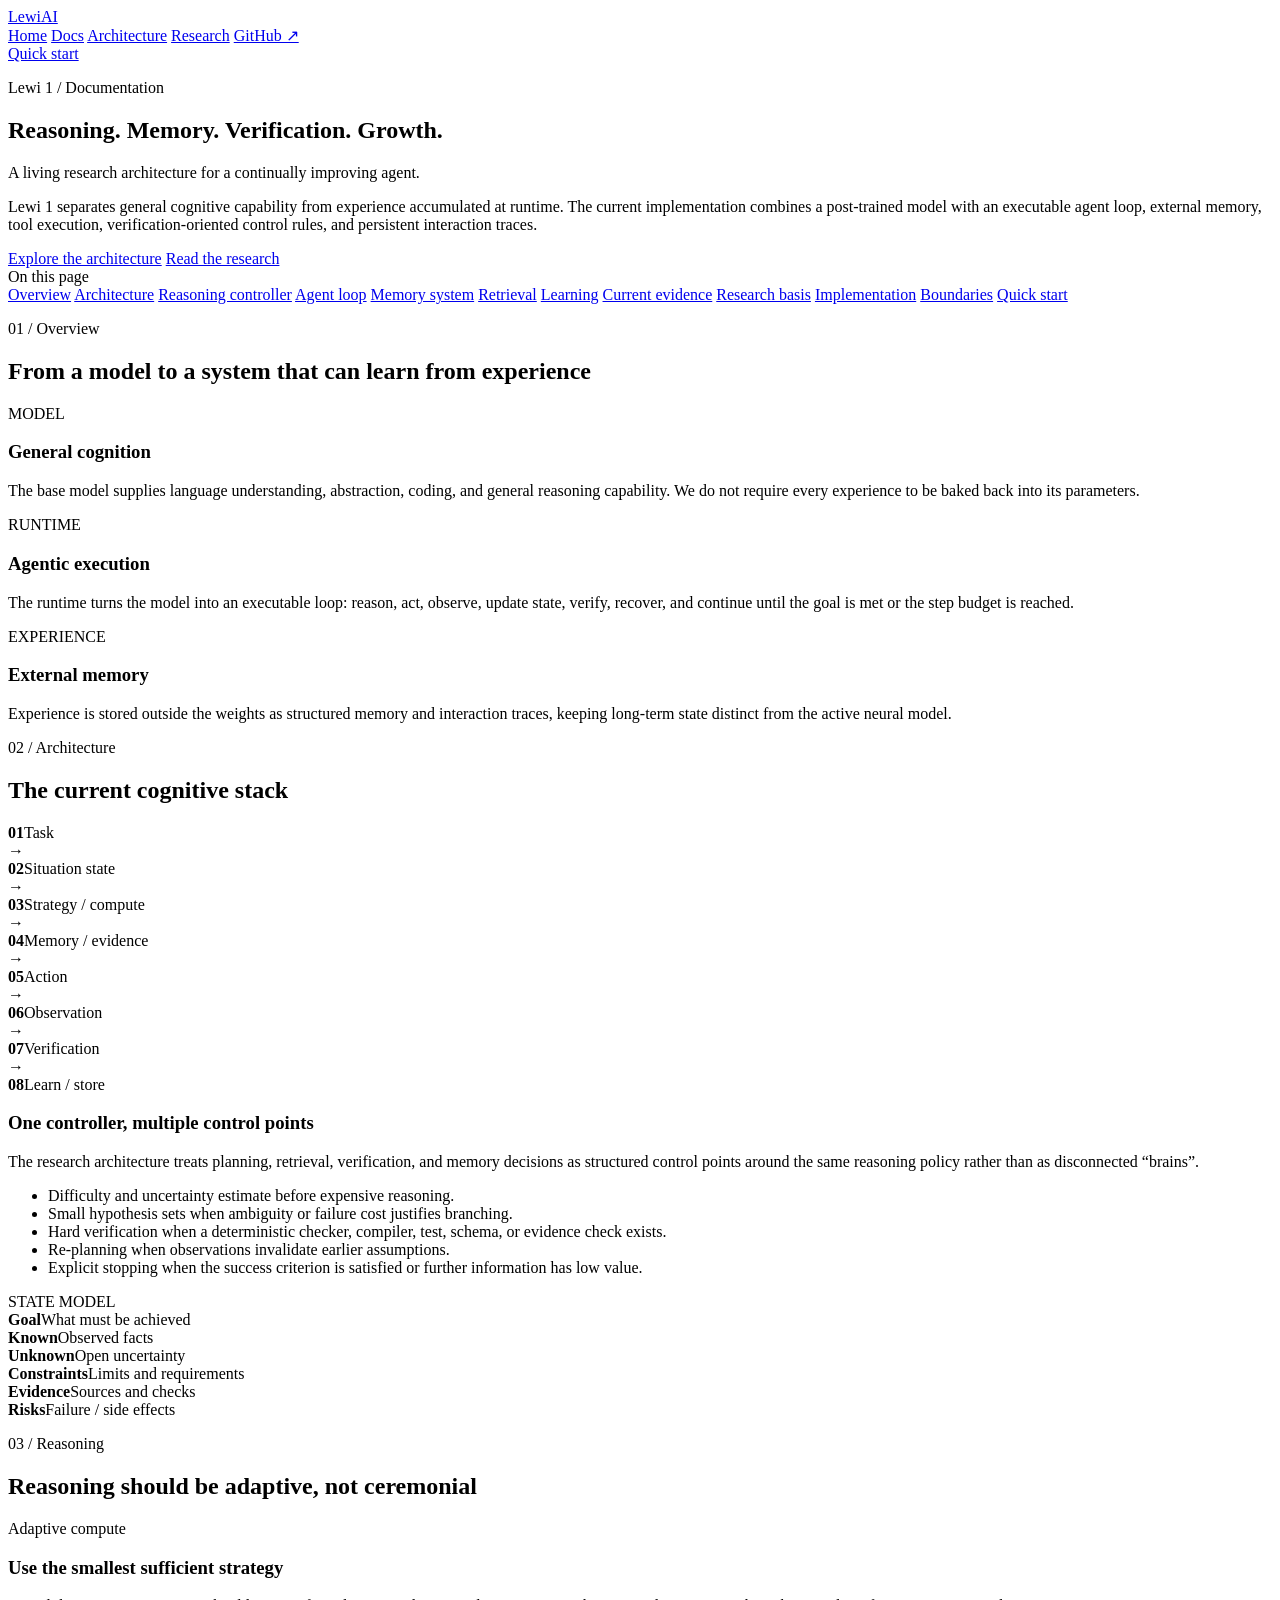
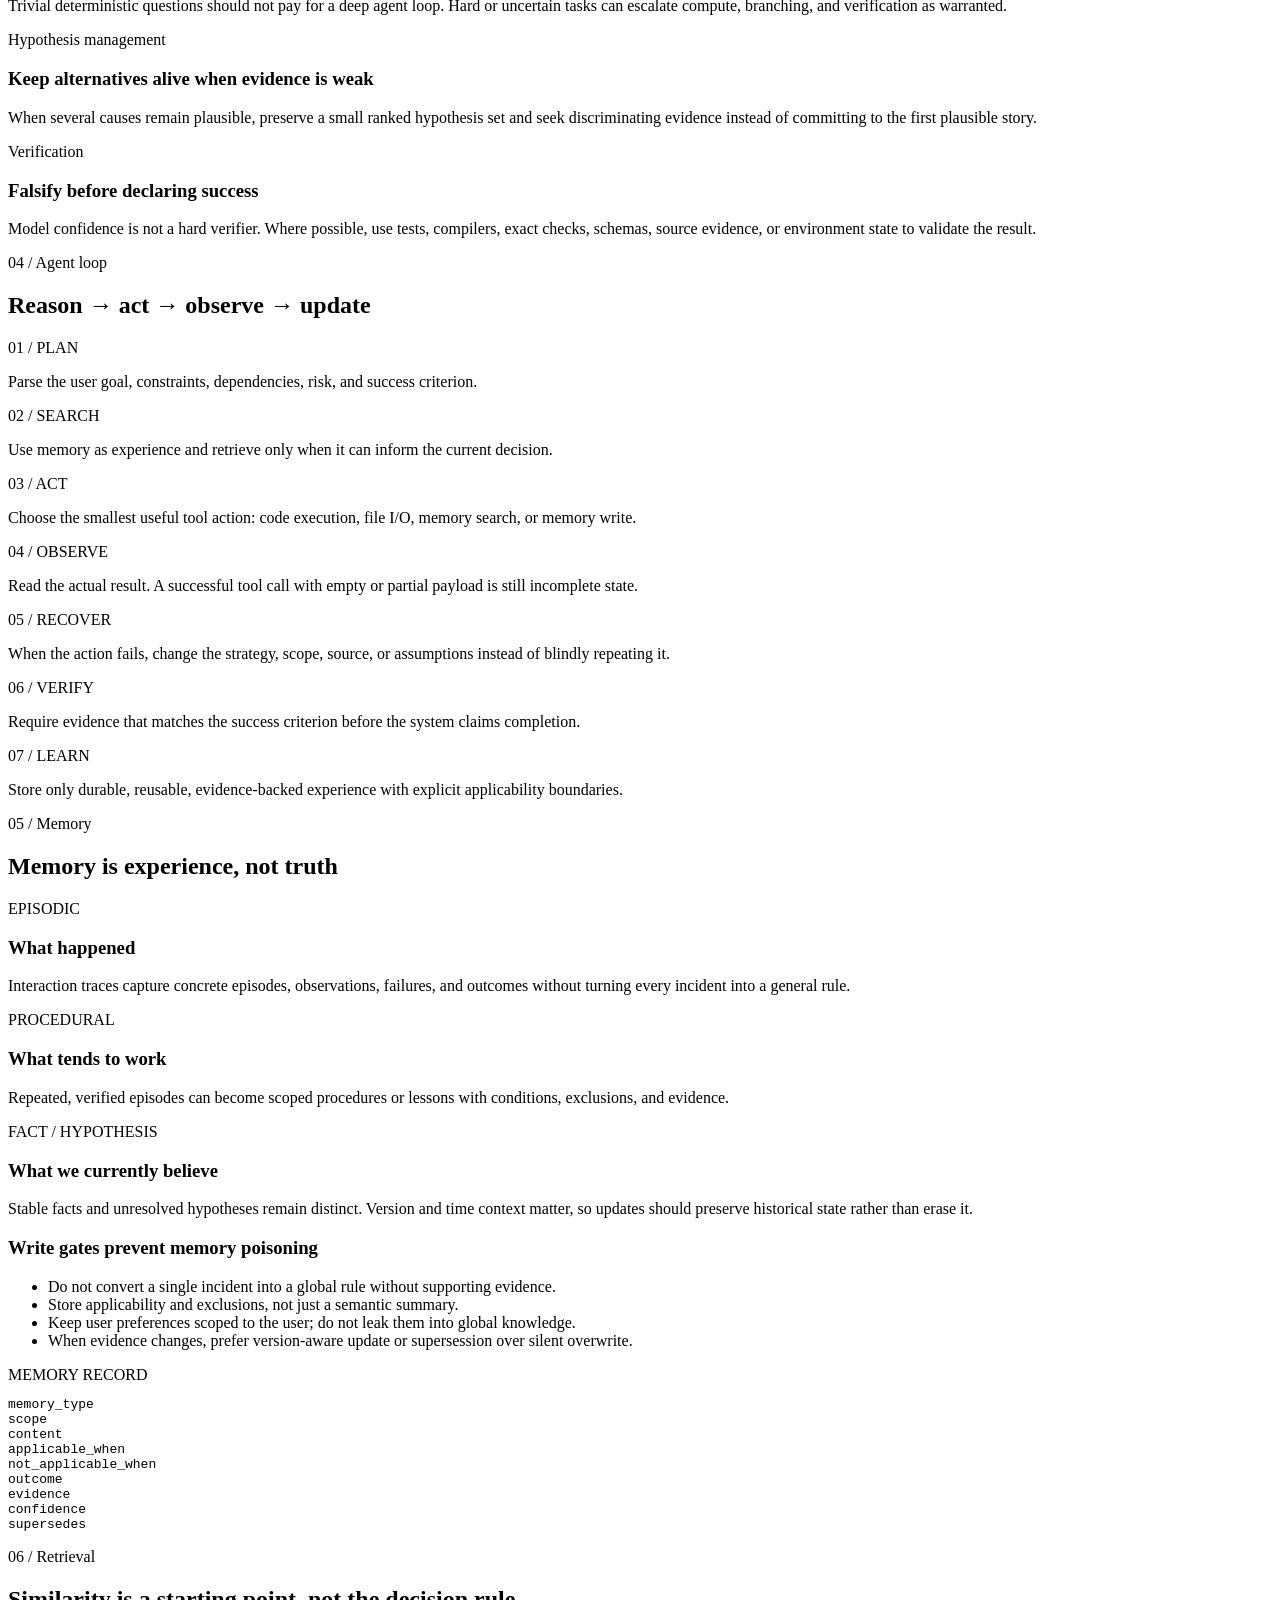
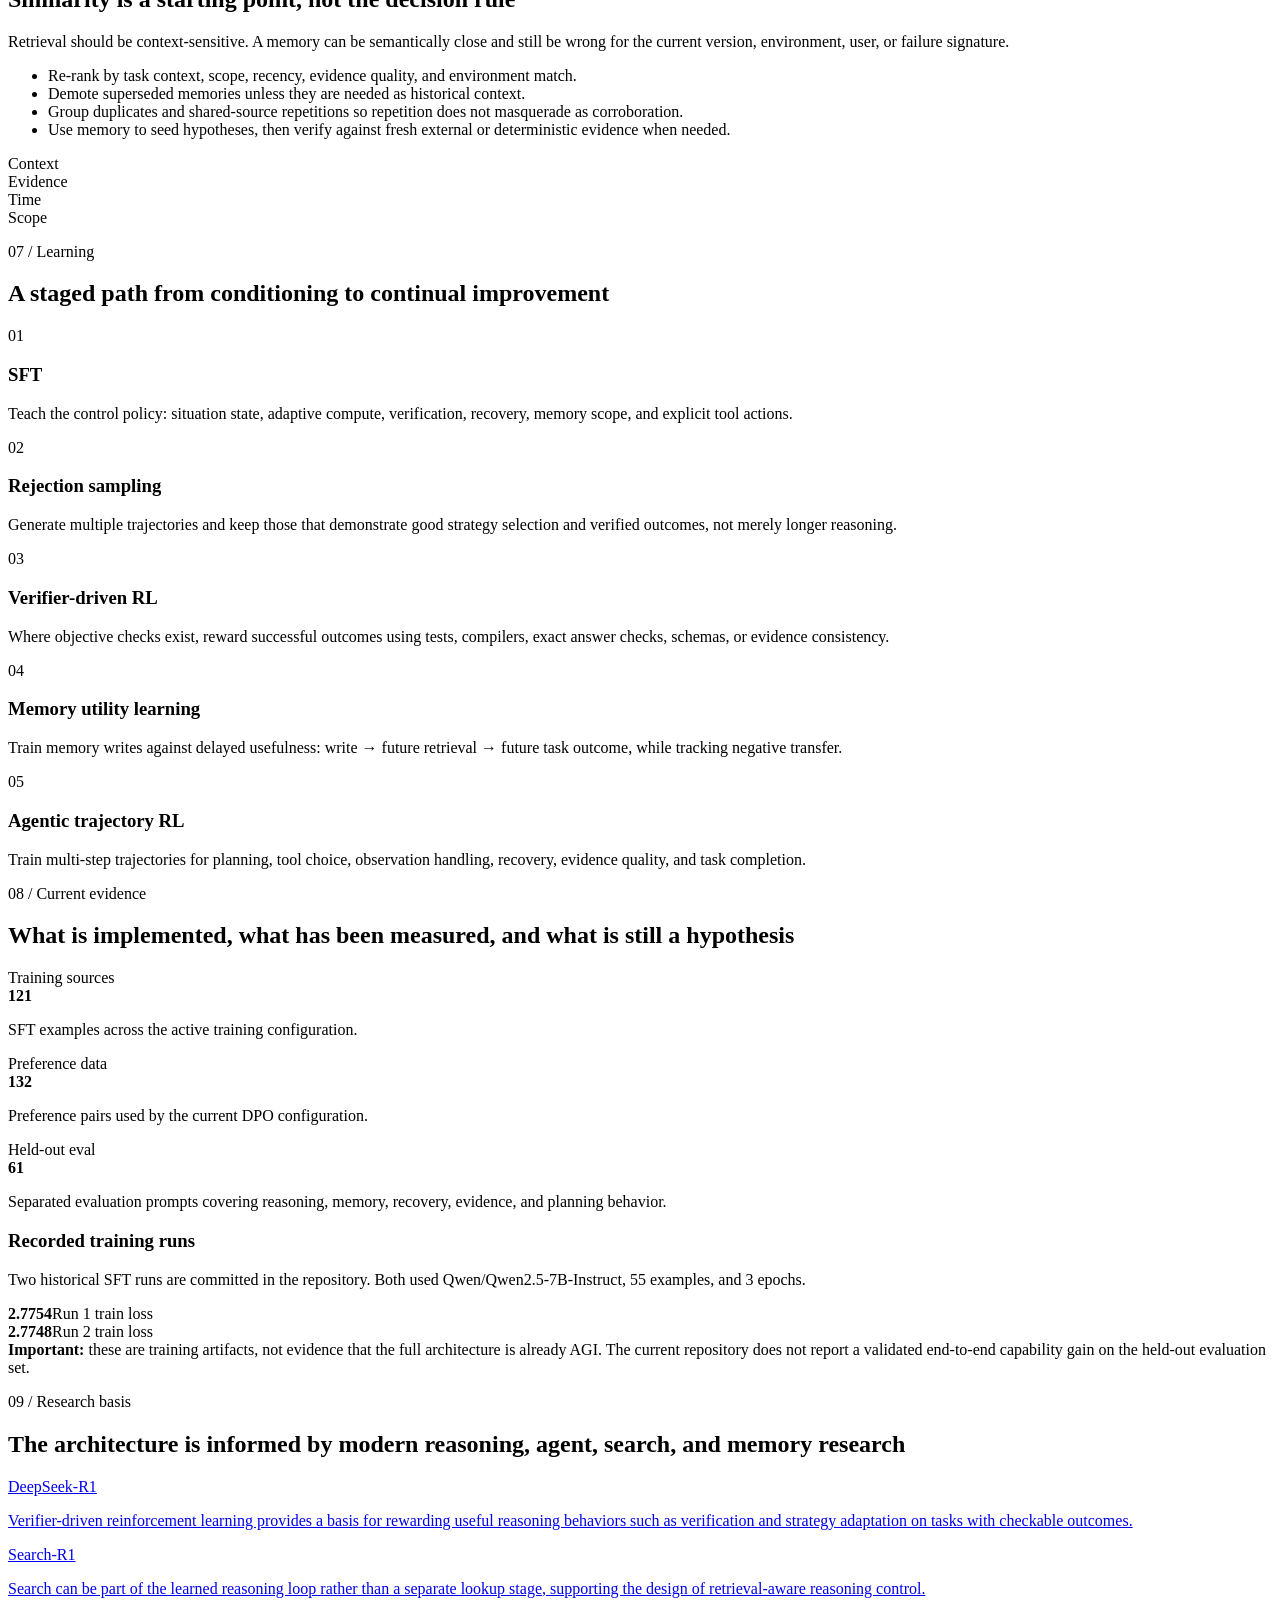
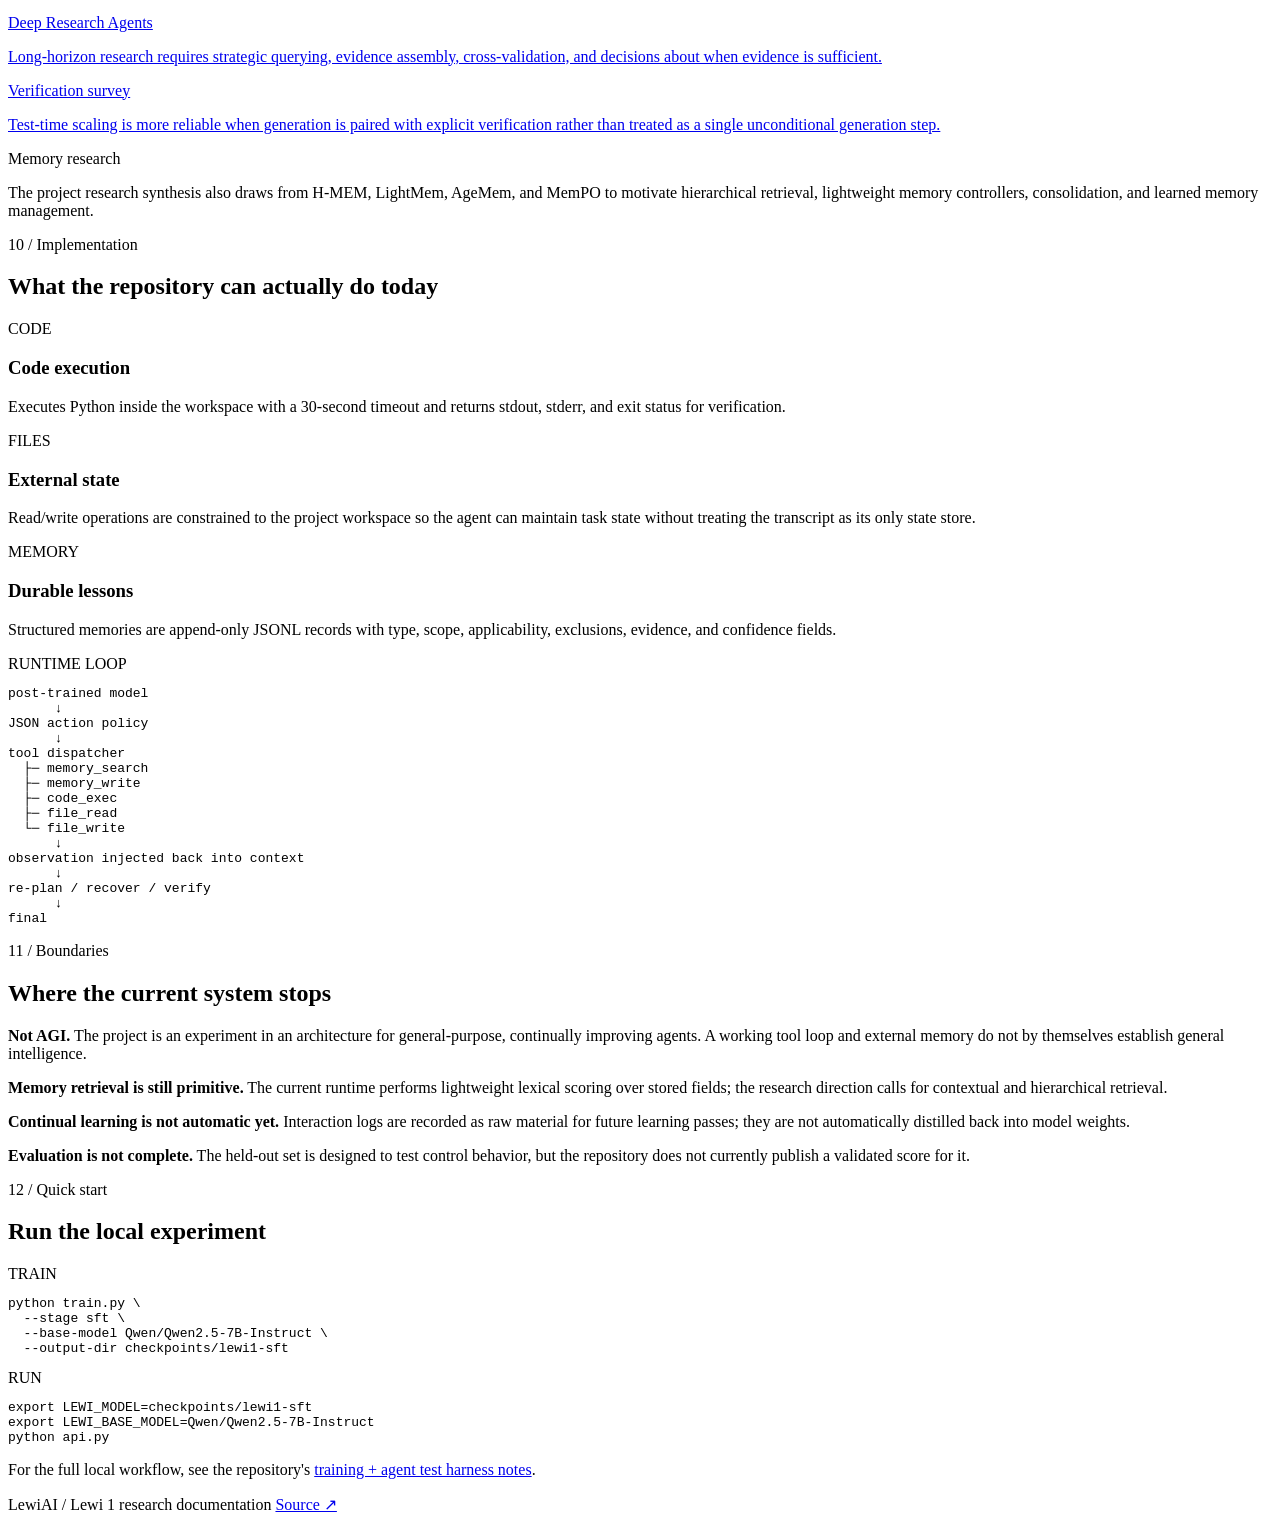
==== docs/index.html @ 216b41c7 "docs: rebuild Lewi documentation around current research" ====
<!doctype html>
<html lang="en">
<head>
  <meta charset="utf-8">
  <meta name="viewport" content="width=device-width, initial-scale=1">
  <meta name="description" content="Lewi 1 documentation — reasoning, agentic execution, memory, retrieval, verification, and continual learning research.">
  <title>Lewi 1 — Documentation</title>
  <link rel="stylesheet" href="style.css">
</head>
<body>
  <header class="topbar">
    <div class="topbar-inner">
      <div class="topbar-left">
        <a class="brand-wrap" href="../" aria-label="LewiAI home">
          <span class="brand-name">LewiAI</span>
        </a>
        <nav class="topbar-nav" aria-label="Main navigation">
          <a href="../">Home</a>
          <a href="#overview">Docs</a>
          <a href="#architecture">Architecture</a>
          <a href="#research">Research</a>
          <a href="https://github.com/0scriptus0/agi-attempt" target="_blank" rel="noopener">GitHub ↗</a>
        </nav>
      </div>
      <div class="topbar-actions">
        <a class="secondary-btn compact" href="#quick-start">Quick start</a>
      </div>
    </div>
  </header>

  <main class="page-shell">
    <section class="hero" id="overview">
      <div class="hero-content">
        <p class="section-kicker">Lewi 1 / Documentation</p>
        <h1>Reasoning. Memory. Verification. Growth.</h1>
        <p class="dashboard-text">A living research architecture for a continually improving agent.</p>
        <p class="hero-description">
          Lewi 1 separates general cognitive capability from experience accumulated at runtime.
          The current implementation combines a post-trained model with an executable agent loop,
          external memory, tool execution, verification-oriented control rules, and persistent interaction traces.
        </p>
        <div class="hero-actions">
          <a class="primary-btn" href="#architecture">Explore the architecture</a>
          <a class="secondary-btn" href="#research">Read the research</a>
        </div>
      </div>
    </section>

    <div class="docs-layout">
      <aside class="docs-sidebar" aria-label="Documentation navigation">
        <div class="sidebar-title">On this page</div>
        <a href="#overview">Overview</a>
        <a href="#architecture">Architecture</a>
        <a href="#reasoning">Reasoning controller</a>
        <a href="#agent-loop">Agent loop</a>
        <a href="#memory">Memory system</a>
        <a href="#retrieval">Retrieval</a>
        <a href="#learning">Learning</a>
        <a href="#evidence">Current evidence</a>
        <a href="#research">Research basis</a>
        <a href="#implementation">Implementation</a>
        <a href="#boundaries">Boundaries</a>
        <a href="#quick-start">Quick start</a>
      </aside>

      <div class="docs-content">
        <section class="content-block">
          <div class="section-header">
            <p class="section-kicker">01 / Overview</p>
            <h2>From a model to a system that can learn from experience</h2>
          </div>
          <div class="info-grid">
            <article class="info-card">
              <span class="card-number">MODEL</span>
              <h3>General cognition</h3>
              <p>The base model supplies language understanding, abstraction, coding, and general reasoning capability. We do not require every experience to be baked back into its parameters.</p>
            </article>
            <article class="info-card">
              <span class="card-number">RUNTIME</span>
              <h3>Agentic execution</h3>
              <p>The runtime turns the model into an executable loop: reason, act, observe, update state, verify, recover, and continue until the goal is met or the step budget is reached.</p>
            </article>
            <article class="info-card">
              <span class="card-number">EXPERIENCE</span>
              <h3>External memory</h3>
              <p>Experience is stored outside the weights as structured memory and interaction traces, keeping long-term state distinct from the active neural model.</p>
            </article>
          </div>
        </section>

        <section class="content-block" id="architecture">
          <div class="section-header">
            <p class="section-kicker">02 / Architecture</p>
            <h2>The current cognitive stack</h2>
          </div>
          <div class="architecture-flow" aria-label="Lewi architecture flow">
            <div class="flow-node"><strong>01</strong><span>Task</span></div>
            <div class="flow-arrow">→</div>
            <div class="flow-node"><strong>02</strong><span>Situation state</span></div>
            <div class="flow-arrow">→</div>
            <div class="flow-node"><strong>03</strong><span>Strategy / compute</span></div>
            <div class="flow-arrow">→</div>
            <div class="flow-node"><strong>04</strong><span>Memory / evidence</span></div>
            <div class="flow-arrow">→</div>
            <div class="flow-node"><strong>05</strong><span>Action</span></div>
            <div class="flow-arrow">→</div>
            <div class="flow-node"><strong>06</strong><span>Observation</span></div>
            <div class="flow-arrow">→</div>
            <div class="flow-node"><strong>07</strong><span>Verification</span></div>
            <div class="flow-arrow">→</div>
            <div class="flow-node"><strong>08</strong><span>Learn / store</span></div>
          </div>

          <div class="split-layout architecture-detail">
            <div class="section-copy">
              <h3>One controller, multiple control points</h3>
              <p>
                The research architecture treats planning, retrieval, verification, and memory decisions as
                structured control points around the same reasoning policy rather than as disconnected “brains”.
              </p>
              <ul class="feature-list">
                <li>Difficulty and uncertainty estimate before expensive reasoning.</li>
                <li>Small hypothesis sets when ambiguity or failure cost justifies branching.</li>
                <li>Hard verification when a deterministic checker, compiler, test, schema, or evidence check exists.</li>
                <li>Re-planning when observations invalidate earlier assumptions.</li>
                <li>Explicit stopping when the success criterion is satisfied or further information has low value.</li>
              </ul>
            </div>

            <div class="visual-panel">
              <div class="panel-label">STATE MODEL</div>
              <div class="state-grid">
                <div><strong>Goal</strong><span>What must be achieved</span></div>
                <div><strong>Known</strong><span>Observed facts</span></div>
                <div><strong>Unknown</strong><span>Open uncertainty</span></div>
                <div><strong>Constraints</strong><span>Limits and requirements</span></div>
                <div><strong>Evidence</strong><span>Sources and checks</span></div>
                <div><strong>Risks</strong><span>Failure / side effects</span></div>
              </div>
            </div>
          </div>
        </section>

        <section class="content-block" id="reasoning">
          <div class="section-header">
            <p class="section-kicker">03 / Reasoning</p>
            <h2>Reasoning should be adaptive, not ceremonial</h2>
          </div>
          <div class="bench-grid">
            <article class="bench-card">
              <div class="bench-label">Adaptive compute</div>
              <h3>Use the smallest sufficient strategy</h3>
              <p>Trivial deterministic questions should not pay for a deep agent loop. Hard or uncertain tasks can escalate compute, branching, and verification as warranted.</p>
            </article>
            <article class="bench-card">
              <div class="bench-label">Hypothesis management</div>
              <h3>Keep alternatives alive when evidence is weak</h3>
              <p>When several causes remain plausible, preserve a small ranked hypothesis set and seek discriminating evidence instead of committing to the first plausible story.</p>
            </article>
            <article class="bench-card">
              <div class="bench-label">Verification</div>
              <h3>Falsify before declaring success</h3>
              <p>Model confidence is not a hard verifier. Where possible, use tests, compilers, exact checks, schemas, source evidence, or environment state to validate the result.</p>
            </article>
          </div>
        </section>

        <section class="content-block" id="agent-loop">
          <div class="section-header">
            <p class="section-kicker">04 / Agent loop</p>
            <h2>Reason → act → observe → update</h2>
          </div>
          <div class="discovery-list">
            <div class="discovery-item"><span>01 / PLAN</span><p>Parse the user goal, constraints, dependencies, risk, and success criterion.</p></div>
            <div class="discovery-item"><span>02 / SEARCH</span><p>Use memory as experience and retrieve only when it can inform the current decision.</p></div>
            <div class="discovery-item"><span>03 / ACT</span><p>Choose the smallest useful tool action: code execution, file I/O, memory search, or memory write.</p></div>
            <div class="discovery-item"><span>04 / OBSERVE</span><p>Read the actual result. A successful tool call with empty or partial payload is still incomplete state.</p></div>
            <div class="discovery-item"><span>05 / RECOVER</span><p>When the action fails, change the strategy, scope, source, or assumptions instead of blindly repeating it.</p></div>
            <div class="discovery-item"><span>06 / VERIFY</span><p>Require evidence that matches the success criterion before the system claims completion.</p></div>
            <div class="discovery-item"><span>07 / LEARN</span><p>Store only durable, reusable, evidence-backed experience with explicit applicability boundaries.</p></div>
          </div>
        </section>

        <section class="content-block" id="memory">
          <div class="section-header">
            <p class="section-kicker">05 / Memory</p>
            <h2>Memory is experience, not truth</h2>
          </div>
          <div class="info-grid memory-grid">
            <article class="info-card">
              <span class="card-number">EPISODIC</span>
              <h3>What happened</h3>
              <p>Interaction traces capture concrete episodes, observations, failures, and outcomes without turning every incident into a general rule.</p>
            </article>
            <article class="info-card">
              <span class="card-number">PROCEDURAL</span>
              <h3>What tends to work</h3>
              <p>Repeated, verified episodes can become scoped procedures or lessons with conditions, exclusions, and evidence.</p>
            </article>
            <article class="info-card">
              <span class="card-number">FACT / HYPOTHESIS</span>
              <h3>What we currently believe</h3>
              <p>Stable facts and unresolved hypotheses remain distinct. Version and time context matter, so updates should preserve historical state rather than erase it.</p>
            </article>
          </div>

          <div class="split-layout memory-lifecycle">
            <div class="section-copy">
              <h3>Write gates prevent memory poisoning</h3>
              <ul class="feature-list">
                <li>Do not convert a single incident into a global rule without supporting evidence.</li>
                <li>Store applicability and exclusions, not just a semantic summary.</li>
                <li>Keep user preferences scoped to the user; do not leak them into global knowledge.</li>
                <li>When evidence changes, prefer version-aware update or supersession over silent overwrite.</li>
              </ul>
            </div>
            <div class="visual-panel">
              <div class="panel-label">MEMORY RECORD</div>
              <pre class="code-block">memory_type
scope
content
applicable_when
not_applicable_when
outcome
evidence
confidence
supersedes</pre>
            </div>
          </div>
        </section>

        <section class="content-block" id="retrieval">
          <div class="section-header">
            <p class="section-kicker">06 / Retrieval</p>
            <h2>Similarity is a starting point, not the decision rule</h2>
          </div>
          <div class="split-layout">
            <div class="section-copy">
              <p>
                Retrieval should be context-sensitive. A memory can be semantically close and still be wrong for the
                current version, environment, user, or failure signature.
              </p>
              <ul class="feature-list">
                <li>Re-rank by task context, scope, recency, evidence quality, and environment match.</li>
                <li>Demote superseded memories unless they are needed as historical context.</li>
                <li>Group duplicates and shared-source repetitions so repetition does not masquerade as corroboration.</li>
                <li>Use memory to seed hypotheses, then verify against fresh external or deterministic evidence when needed.</li>
              </ul>
            </div>
            <div class="visual-panel">
              <div class="radial-stack">
                <div class="ring ring-a"><span>Context</span></div>
                <div class="ring ring-b"><span>Evidence</span></div>
                <div class="ring ring-c"><span>Time</span></div>
                <div class="ring ring-d"><span>Scope</span></div>
              </div>
            </div>
          </div>
        </section>

        <section class="content-block" id="learning">
          <div class="section-header">
            <p class="section-kicker">07 / Learning</p>
            <h2>A staged path from conditioning to continual improvement</h2>
          </div>
          <div class="timeline">
            <article><span>01</span><div><h3>SFT</h3><p>Teach the control policy: situation state, adaptive compute, verification, recovery, memory scope, and explicit tool actions.</p></div></article>
            <article><span>02</span><div><h3>Rejection sampling</h3><p>Generate multiple trajectories and keep those that demonstrate good strategy selection and verified outcomes, not merely longer reasoning.</p></div></article>
            <article><span>03</span><div><h3>Verifier-driven RL</h3><p>Where objective checks exist, reward successful outcomes using tests, compilers, exact answer checks, schemas, or evidence consistency.</p></div></article>
            <article><span>04</span><div><h3>Memory utility learning</h3><p>Train memory writes against delayed usefulness: write → future retrieval → future task outcome, while tracking negative transfer.</p></div></article>
            <article><span>05</span><div><h3>Agentic trajectory RL</h3><p>Train multi-step trajectories for planning, tool choice, observation handling, recovery, evidence quality, and task completion.</p></div></article>
          </div>
        </section>

        <section class="content-block" id="evidence">
          <div class="section-header">
            <p class="section-kicker">08 / Current evidence</p>
            <h2>What is implemented, what has been measured, and what is still a hypothesis</h2>
          </div>
          <div class="bench-grid">
            <article class="bench-card metric-card">
              <div class="bench-label">Training sources</div>
              <strong>121</strong>
              <p>SFT examples across the active training configuration.</p>
            </article>
            <article class="bench-card metric-card">
              <div class="bench-label">Preference data</div>
              <strong>132</strong>
              <p>Preference pairs used by the current DPO configuration.</p>
            </article>
            <article class="bench-card metric-card">
              <div class="bench-label">Held-out eval</div>
              <strong>61</strong>
              <p>Separated evaluation prompts covering reasoning, memory, recovery, evidence, and planning behavior.</p>
            </article>
          </div>

          <div class="split-layout evidence-detail">
            <div class="section-copy">
              <h3>Recorded training runs</h3>
              <p>Two historical SFT runs are committed in the repository. Both used Qwen/Qwen2.5-7B-Instruct, 55 examples, and 3 epochs.</p>
            </div>
            <div class="visual-panel">
              <div class="mini-chart">
                <div class="chart-bar" style="height: 58%"></div>
                <div class="chart-bar" style="height: 58%"></div>
                <div class="chart-bar" style="height: 41%"></div>
                <div class="chart-bar" style="height: 41%"></div>
              </div>
              <div class="metric-row">
                <div><strong>2.7754</strong><span>Run 1 train loss</span></div>
                <div><strong>2.7748</strong><span>Run 2 train loss</span></div>
              </div>
            </div>
          </div>

          <div class="notice">
            <strong>Important:</strong> these are training artifacts, not evidence that the full architecture is already AGI.
            The current repository does not report a validated end-to-end capability gain on the held-out evaluation set.
          </div>
        </section>

        <section class="content-block" id="research">
          <div class="section-header">
            <p class="section-kicker">09 / Research basis</p>
            <h2>The architecture is informed by modern reasoning, agent, search, and memory research</h2>
          </div>
          <div class="discovery-list research-list">
            <a class="discovery-item link-item" href="https://www.nature.com/articles/s41586-025-09422-z" target="_blank" rel="noopener">
              <span>DeepSeek-R1</span>
              <p>Verifier-driven reinforcement learning provides a basis for rewarding useful reasoning behaviors such as verification and strategy adaptation on tasks with checkable outcomes.</p>
            </a>
            <a class="discovery-item link-item" href="https://arxiv.org/abs/2503.09516" target="_blank" rel="noopener">
              <span>Search-R1</span>
              <p>Search can be part of the learned reasoning loop rather than a separate lookup stage, supporting the design of retrieval-aware reasoning control.</p>
            </a>
            <a class="discovery-item link-item" href="https://arxiv.org/abs/2506.18096" target="_blank" rel="noopener">
              <span>Deep Research Agents</span>
              <p>Long-horizon research requires strategic querying, evidence assembly, cross-validation, and decisions about when evidence is sufficient.</p>
            </a>
            <a class="discovery-item link-item" href="https://arxiv.org/abs/2508.16665" target="_blank" rel="noopener">
              <span>Verification survey</span>
              <p>Test-time scaling is more reliable when generation is paired with explicit verification rather than treated as a single unconditional generation step.</p>
            </a>
            <div class="discovery-item">
              <span>Memory research</span>
              <p>The project research synthesis also draws from H-MEM, LightMem, AgeMem, and MemPO to motivate hierarchical retrieval, lightweight memory controllers, consolidation, and learned memory management.</p>
            </div>
          </div>
        </section>

        <section class="content-block" id="implementation">
          <div class="section-header">
            <p class="section-kicker">10 / Implementation</p>
            <h2>What the repository can actually do today</h2>
          </div>
          <div class="info-grid">
            <article class="info-card"><span class="card-number">CODE</span><h3>Code execution</h3><p>Executes Python inside the workspace with a 30-second timeout and returns stdout, stderr, and exit status for verification.</p></article>
            <article class="info-card"><span class="card-number">FILES</span><h3>External state</h3><p>Read/write operations are constrained to the project workspace so the agent can maintain task state without treating the transcript as its only state store.</p></article>
            <article class="info-card"><span class="card-number">MEMORY</span><h3>Durable lessons</h3><p>Structured memories are append-only JSONL records with type, scope, applicability, exclusions, evidence, and confidence fields.</p></article>
          </div>
          <div class="visual-panel implementation-panel">
            <div class="panel-label">RUNTIME LOOP</div>
            <pre class="code-block">post-trained model
      ↓
JSON action policy
      ↓
tool dispatcher
  ├─ memory_search
  ├─ memory_write
  ├─ code_exec
  ├─ file_read
  └─ file_write
      ↓
observation injected back into context
      ↓
re-plan / recover / verify
      ↓
final</pre>
          </div>
        </section>

        <section class="content-block" id="boundaries">
          <div class="section-header">
            <p class="section-kicker">11 / Boundaries</p>
            <h2>Where the current system stops</h2>
          </div>
          <div class="notice dark">
            <p><strong>Not AGI.</strong> The project is an experiment in an architecture for general-purpose, continually improving agents. A working tool loop and external memory do not by themselves establish general intelligence.</p>
            <p><strong>Memory retrieval is still primitive.</strong> The current runtime performs lightweight lexical scoring over stored fields; the research direction calls for contextual and hierarchical retrieval.</p>
            <p><strong>Continual learning is not automatic yet.</strong> Interaction logs are recorded as raw material for future learning passes; they are not automatically distilled back into model weights.</p>
            <p><strong>Evaluation is not complete.</strong> The held-out set is designed to test control behavior, but the repository does not currently publish a validated score for it.</p>
          </div>
        </section>

        <section class="content-block" id="quick-start">
          <div class="section-header">
            <p class="section-kicker">12 / Quick start</p>
            <h2>Run the local experiment</h2>
          </div>
          <div class="code-grid">
            <div class="visual-panel">
              <div class="panel-label">TRAIN</div>
              <pre class="code-block">python train.py \
  --stage sft \
  --base-model Qwen/Qwen2.5-7B-Instruct \
  --output-dir checkpoints/lewi1-sft</pre>
            </div>
            <div class="visual-panel">
              <div class="panel-label">RUN</div>
              <pre class="code-block">export LEWI_MODEL=checkpoints/lewi1-sft
export LEWI_BASE_MODEL=Qwen/Qwen2.5-7B-Instruct
python api.py</pre>
            </div>
          </div>
          <p class="footer-note">For the full local workflow, see the repository's <a href="../how%20to.md">training + agent test harness notes</a>.</p>
        </section>
      </div>
    </div>
  </main>

  <footer class="site-footer">
    <span>LewiAI / Lewi 1 research documentation</span>
    <a href="https://github.com/0scriptus0/agi-attempt" target="_blank" rel="noopener">Source ↗</a>
  </footer>
</body>
</html>
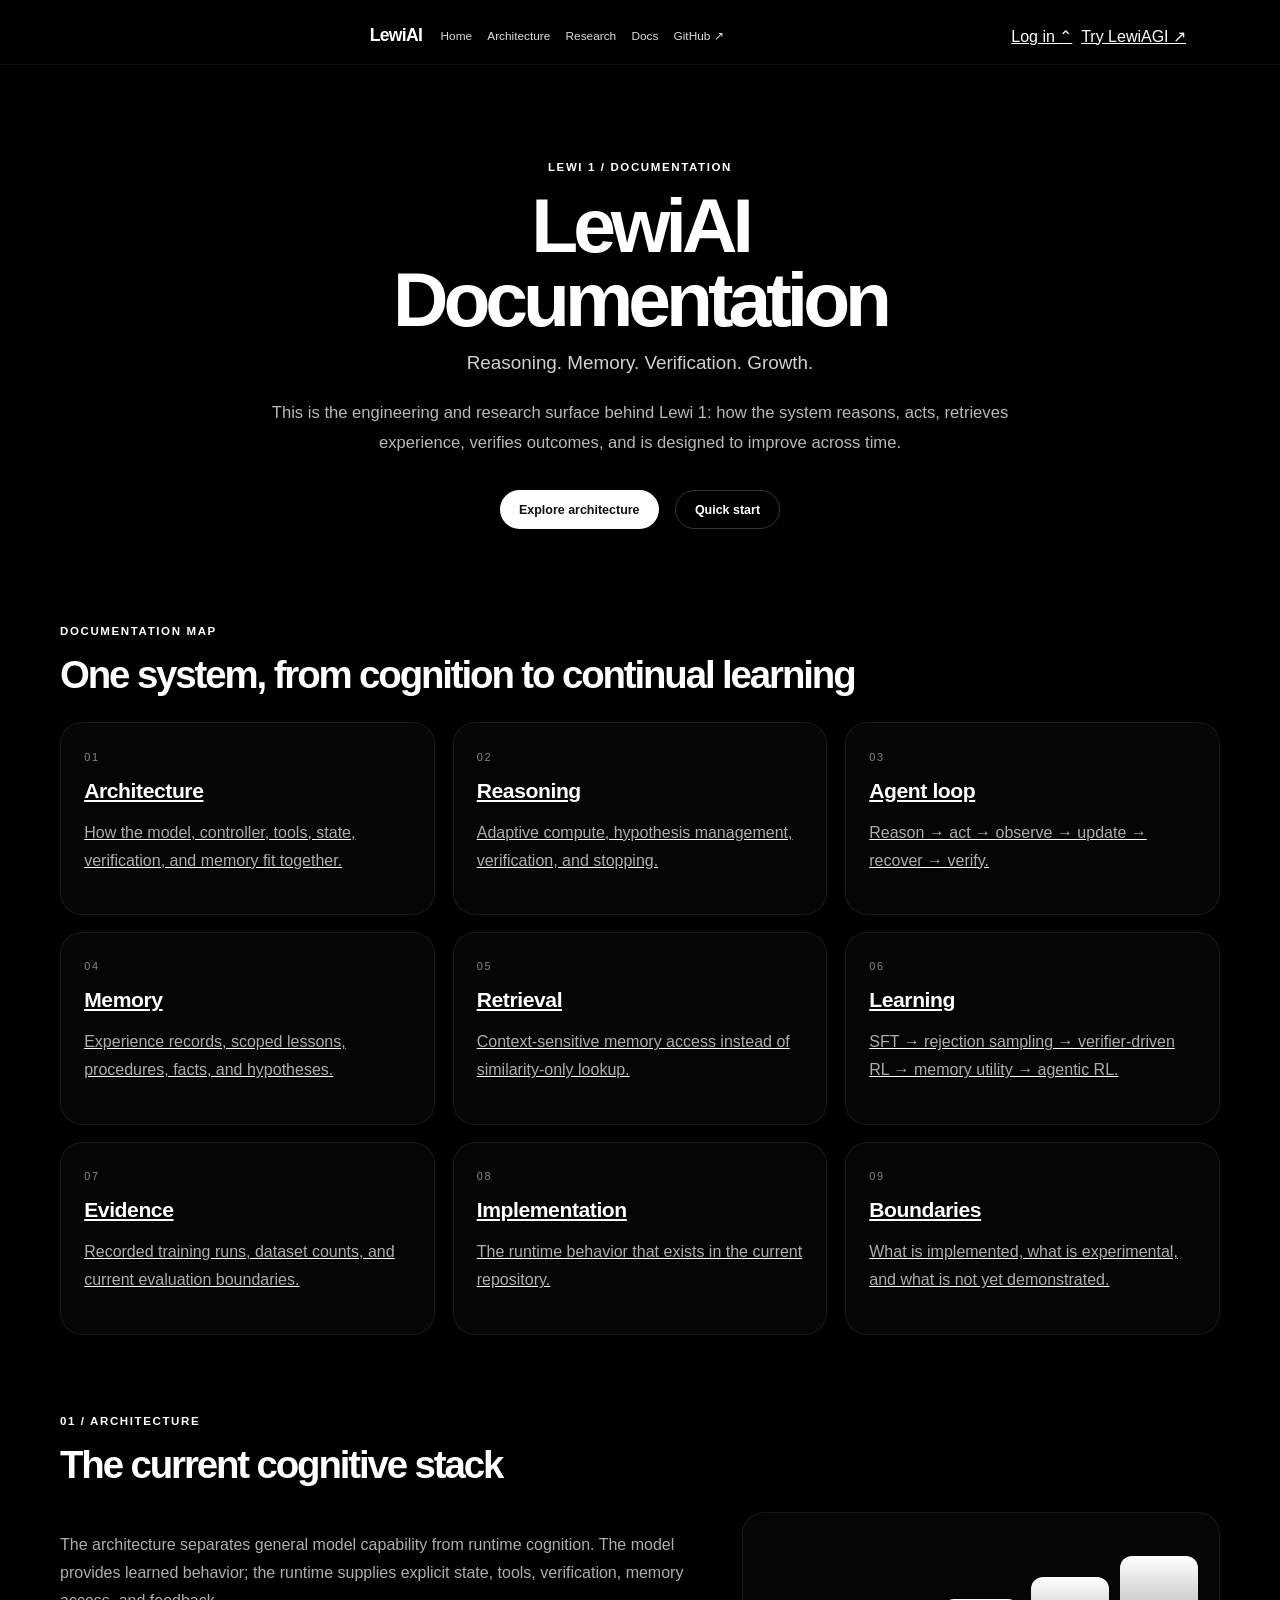
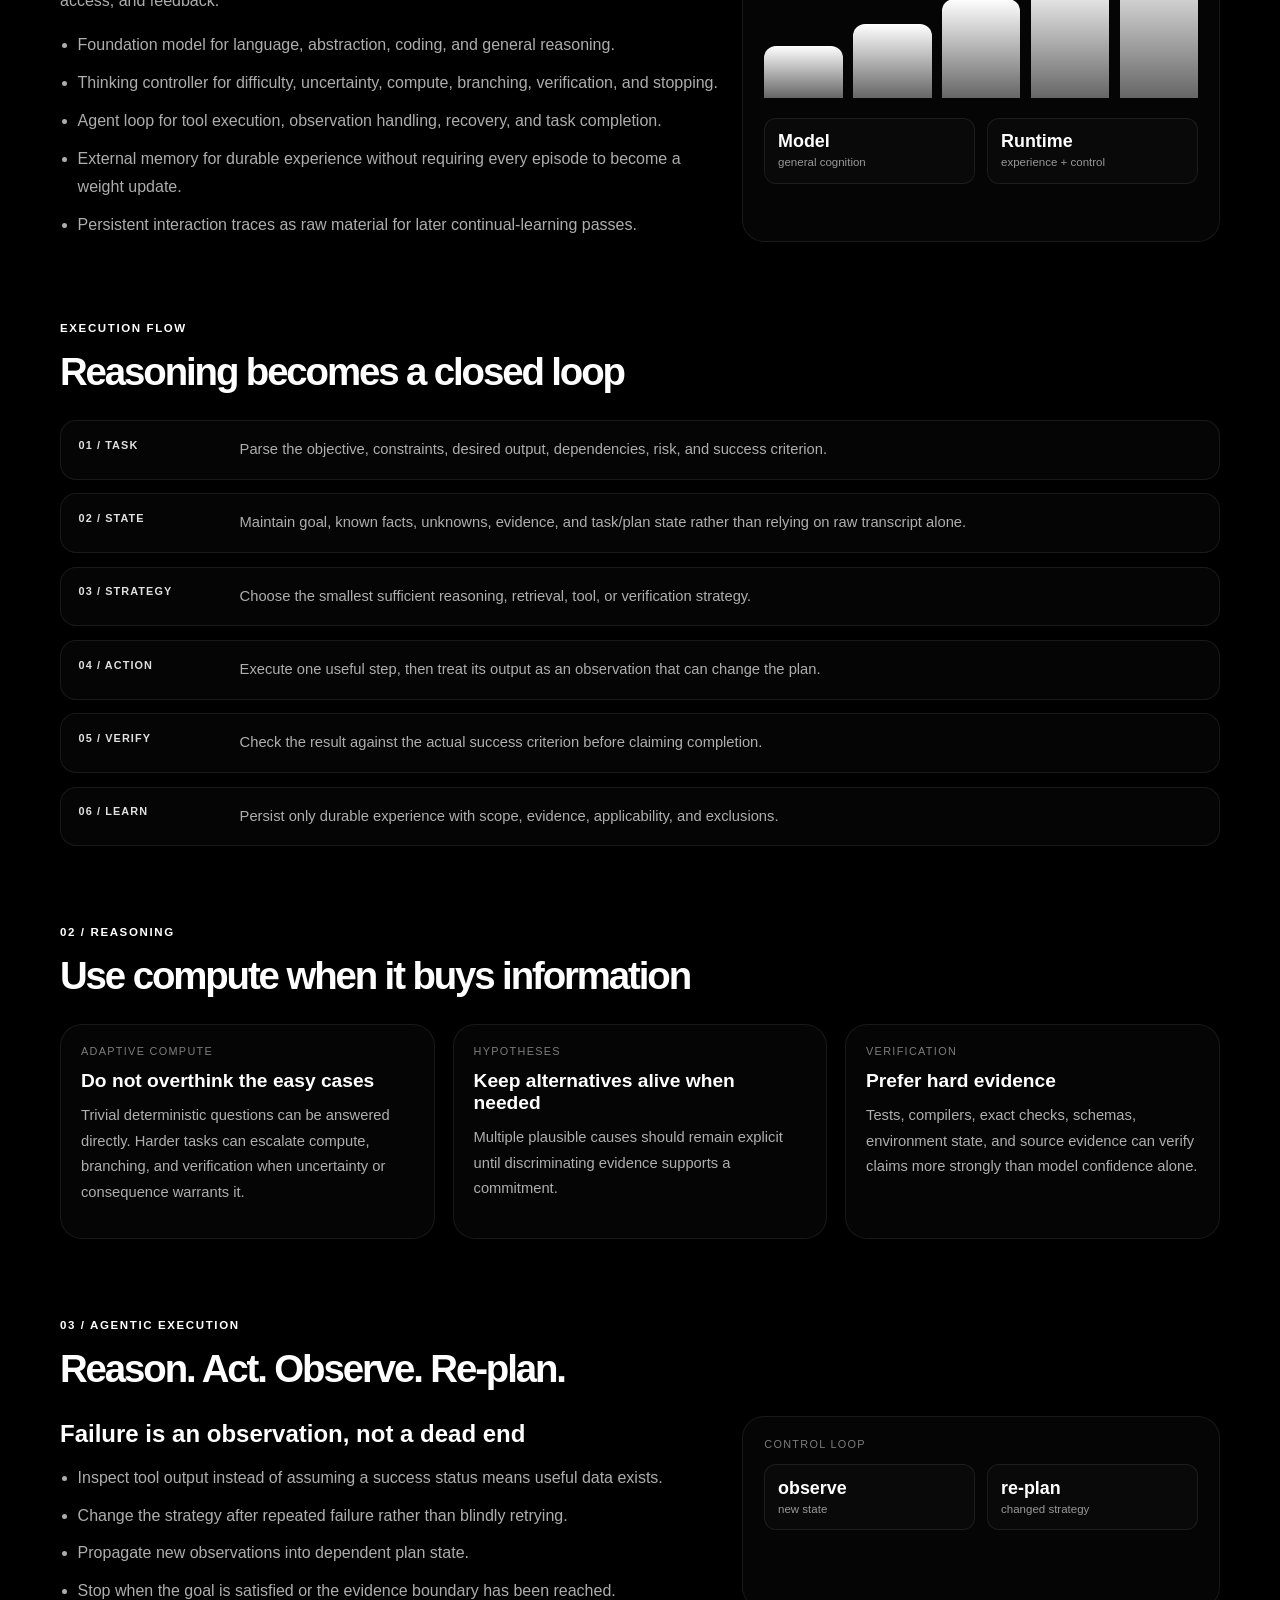
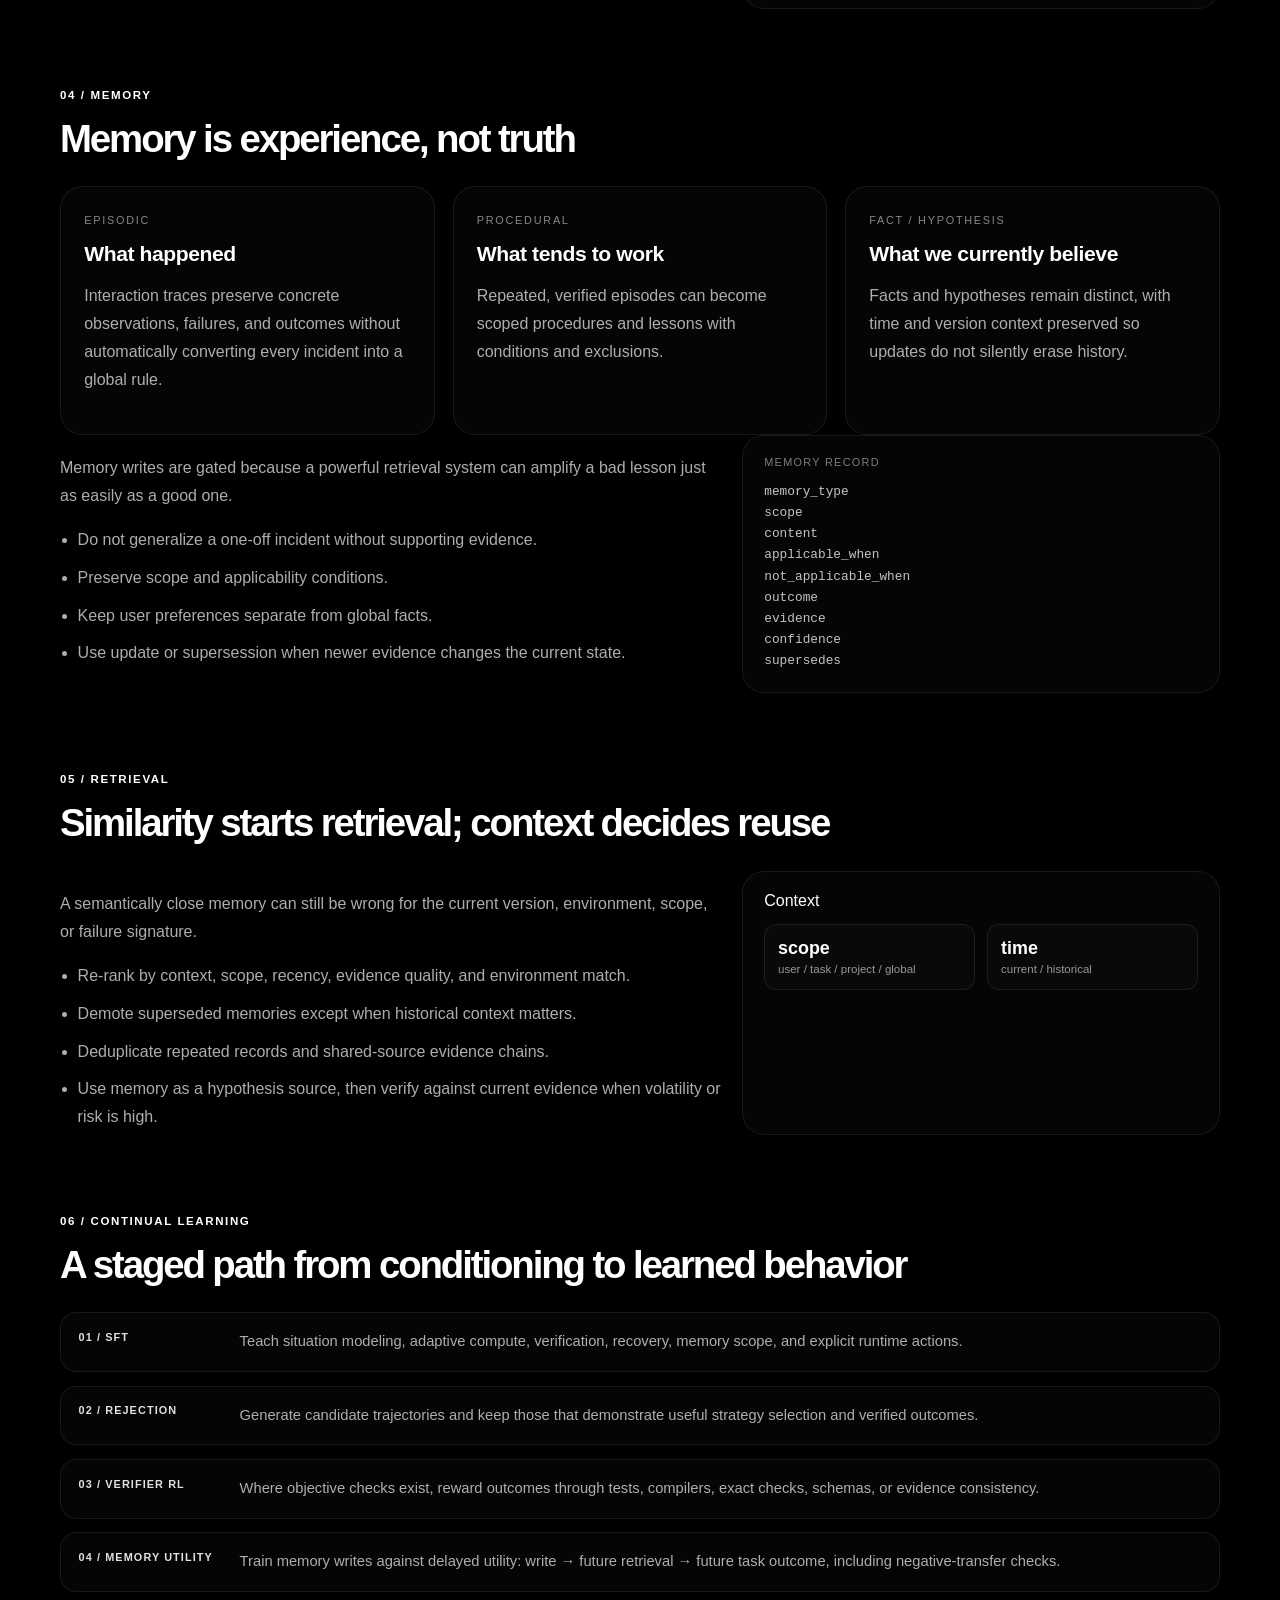
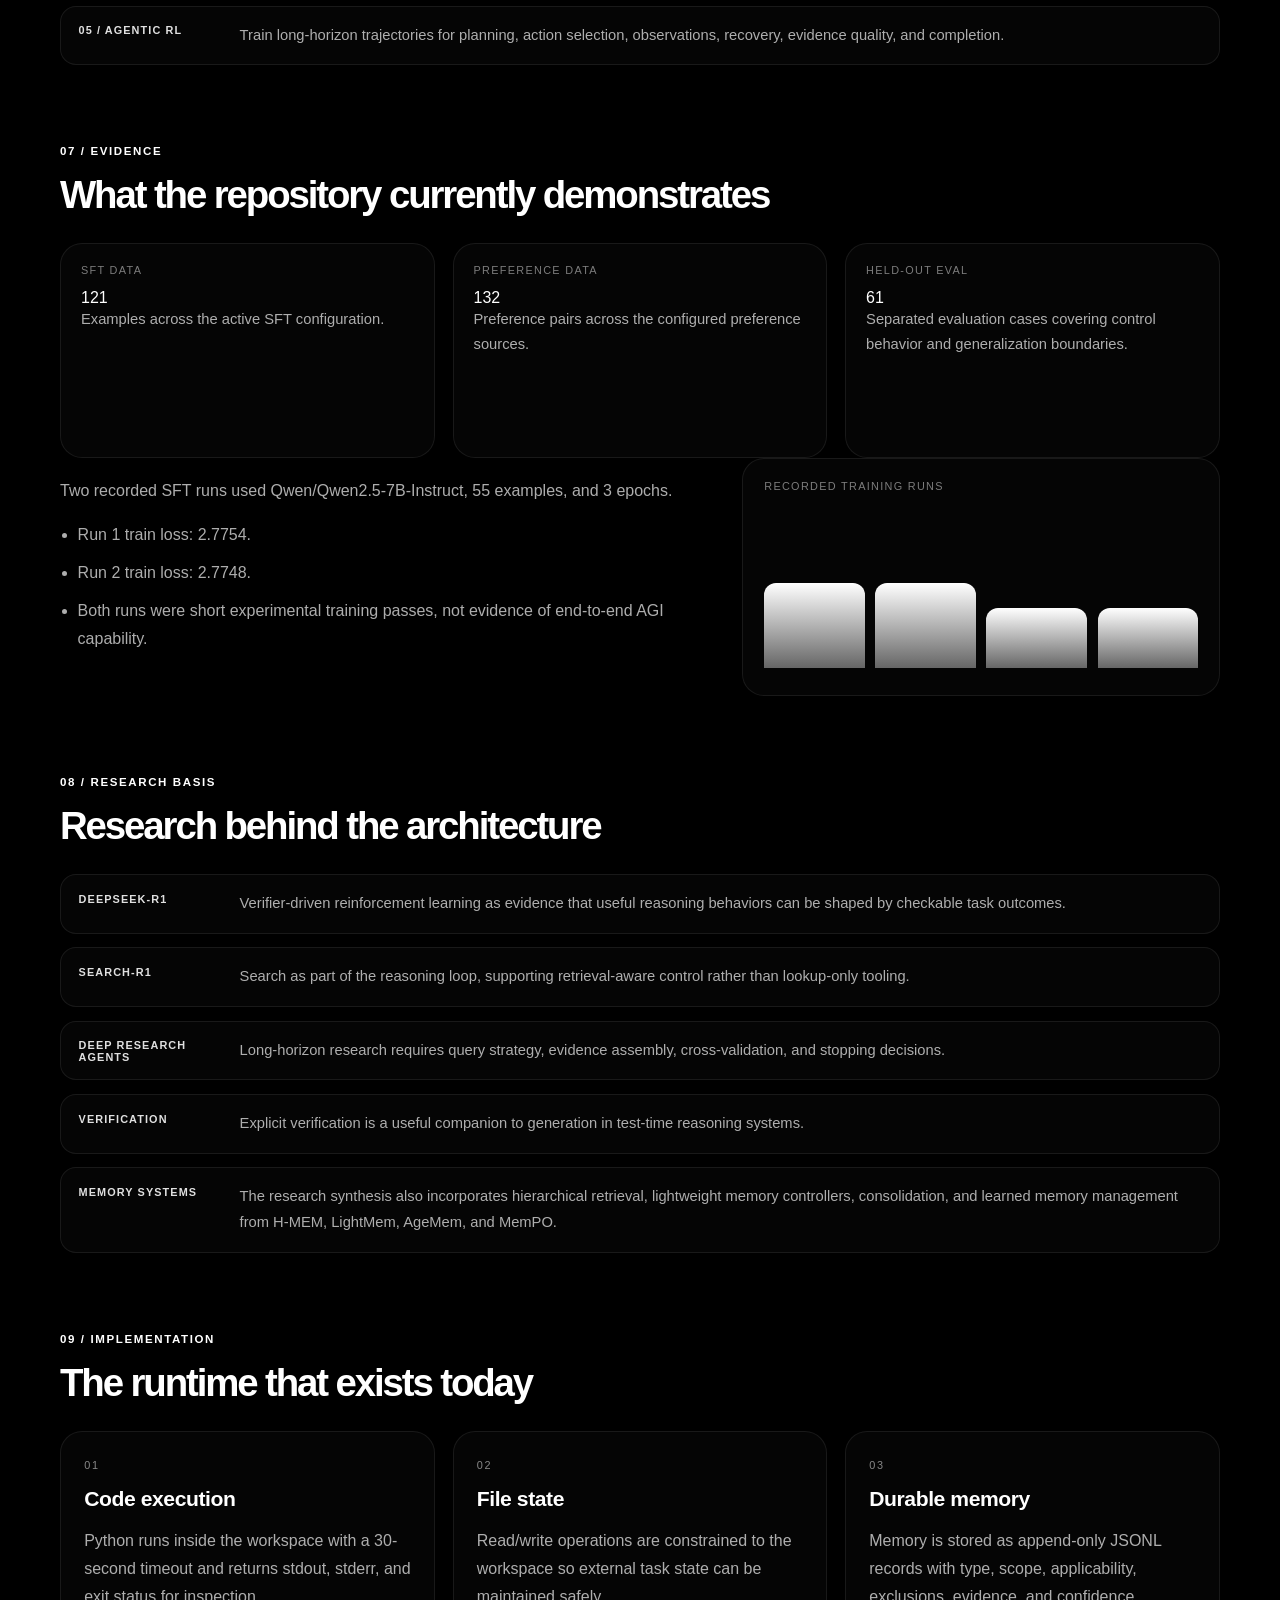
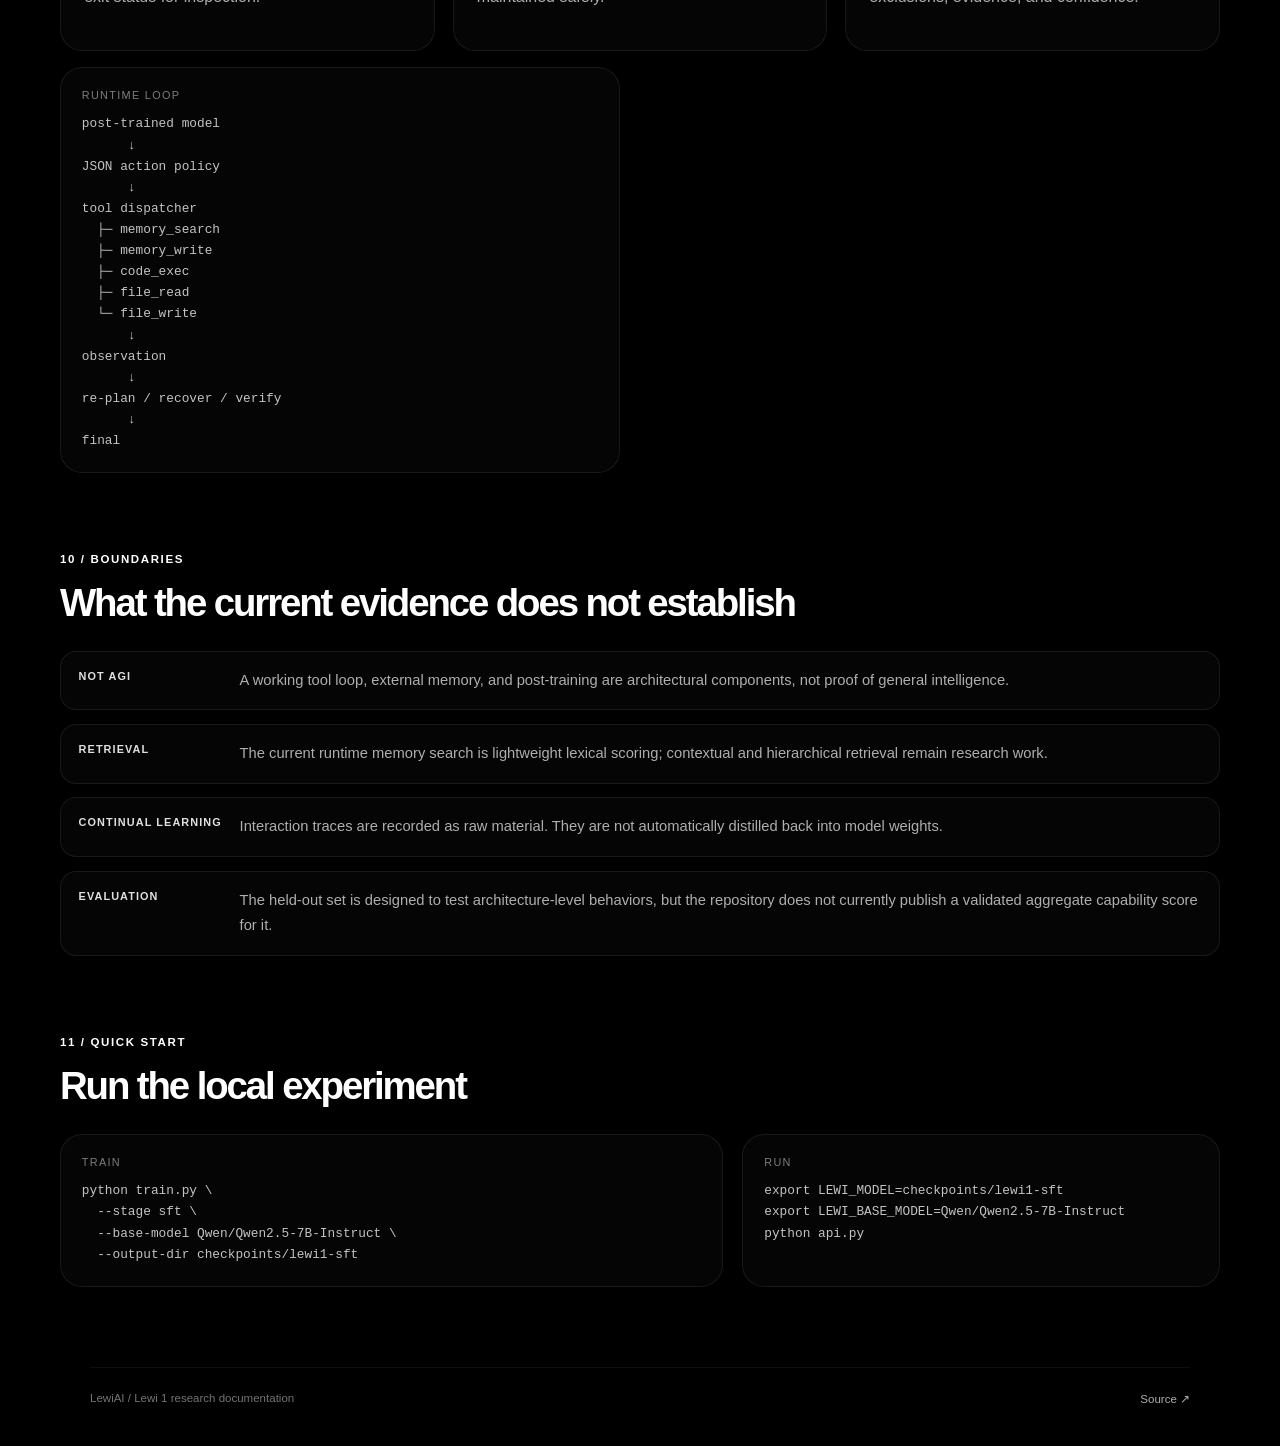
==== commit aff6a5bf: "docs: match homepage UI and navigation" ====
--- a/docs/index.html
+++ b/docs/index.html
@@ -1,11 +1,11 @@
-<!doctype html>
+<!DOCTYPE html>
 <html lang="en">
 <head>
-  <meta charset="utf-8">
-  <meta name="viewport" content="width=device-width, initial-scale=1">
-  <meta name="description" content="Lewi 1 documentation — reasoning, agentic execution, memory, retrieval, verification, and continual learning research.">
-  <title>Lewi 1 — Documentation</title>
+  <meta charset="UTF-8">
+  <meta name="viewport" content="width=device-width, initial-scale=1.0">
+  <meta name="description" content="LewiAI documentation: reasoning, memory, verification, agentic execution, and continual learning research.">
   <link rel="stylesheet" href="style.css">
+  <title>LewiAI — Documentation</title>
 </head>
 <body>
   <header class="topbar">
@@ -16,207 +16,196 @@
         </a>
         <nav class="topbar-nav" aria-label="Main navigation">
           <a href="../">Home</a>
-          <a href="#overview">Docs</a>
-          <a href="#architecture">Architecture</a>
-          <a href="#research">Research</a>
+          <a href="../#architecture">Architecture</a>
+          <a href="../#research">Research</a>
+          <a href="#documentation">Docs</a>
           <a href="https://github.com/0scriptus0/agi-attempt" target="_blank" rel="noopener">GitHub ↗</a>
         </nav>
       </div>
       <div class="topbar-actions">
-        <a class="secondary-btn compact" href="#quick-start">Quick start</a>
+        <a class="login-btn" href="../">Log in <span>⌃</span></a>
+        <a class="cta-btn" href="../">Try LewiAGI <span>↗</span></a>
       </div>
     </div>
   </header>
 
-  <main class="page-shell">
-    <section class="hero" id="overview">
+  <main class="page-shell" id="documentation">
+    <section class="hero">
       <div class="hero-content">
         <p class="section-kicker">Lewi 1 / Documentation</p>
-        <h1>Reasoning. Memory. Verification. Growth.</h1>
-        <p class="dashboard-text">A living research architecture for a continually improving agent.</p>
+        <h1>LewiAI<br>Documentation</h1>
+        <p class="dashboard-text">Reasoning. Memory. Verification. Growth.</p>
         <p class="hero-description">
-          Lewi 1 separates general cognitive capability from experience accumulated at runtime.
-          The current implementation combines a post-trained model with an executable agent loop,
-          external memory, tool execution, verification-oriented control rules, and persistent interaction traces.
+          This is the engineering and research surface behind Lewi 1: how the system reasons,
+          acts, retrieves experience, verifies outcomes, and is designed to improve across time.
         </p>
         <div class="hero-actions">
-          <a class="primary-btn" href="#architecture">Explore the architecture</a>
-          <a class="secondary-btn" href="#research">Read the research</a>
-        </div>
-      </div>
-    </section>
-
-    <div class="docs-layout">
-      <aside class="docs-sidebar" aria-label="Documentation navigation">
-        <div class="sidebar-title">On this page</div>
-        <a href="#overview">Overview</a>
-        <a href="#architecture">Architecture</a>
-        <a href="#reasoning">Reasoning controller</a>
-        <a href="#agent-loop">Agent loop</a>
-        <a href="#memory">Memory system</a>
-        <a href="#retrieval">Retrieval</a>
-        <a href="#learning">Learning</a>
-        <a href="#evidence">Current evidence</a>
-        <a href="#research">Research basis</a>
-        <a href="#implementation">Implementation</a>
-        <a href="#boundaries">Boundaries</a>
-        <a href="#quick-start">Quick start</a>
-      </aside>
-
-      <div class="docs-content">
-        <section class="content-block">
-          <div class="section-header">
-            <p class="section-kicker">01 / Overview</p>
-            <h2>From a model to a system that can learn from experience</h2>
-          </div>
-          <div class="info-grid">
-            <article class="info-card">
-              <span class="card-number">MODEL</span>
-              <h3>General cognition</h3>
-              <p>The base model supplies language understanding, abstraction, coding, and general reasoning capability. We do not require every experience to be baked back into its parameters.</p>
-            </article>
-            <article class="info-card">
-              <span class="card-number">RUNTIME</span>
-              <h3>Agentic execution</h3>
-              <p>The runtime turns the model into an executable loop: reason, act, observe, update state, verify, recover, and continue until the goal is met or the step budget is reached.</p>
-            </article>
-            <article class="info-card">
-              <span class="card-number">EXPERIENCE</span>
-              <h3>External memory</h3>
-              <p>Experience is stored outside the weights as structured memory and interaction traces, keeping long-term state distinct from the active neural model.</p>
-            </article>
-          </div>
-        </section>
-
-        <section class="content-block" id="architecture">
-          <div class="section-header">
-            <p class="section-kicker">02 / Architecture</p>
-            <h2>The current cognitive stack</h2>
-          </div>
-          <div class="architecture-flow" aria-label="Lewi architecture flow">
-            <div class="flow-node"><strong>01</strong><span>Task</span></div>
-            <div class="flow-arrow">→</div>
-            <div class="flow-node"><strong>02</strong><span>Situation state</span></div>
-            <div class="flow-arrow">→</div>
-            <div class="flow-node"><strong>03</strong><span>Strategy / compute</span></div>
-            <div class="flow-arrow">→</div>
-            <div class="flow-node"><strong>04</strong><span>Memory / evidence</span></div>
-            <div class="flow-arrow">→</div>
-            <div class="flow-node"><strong>05</strong><span>Action</span></div>
-            <div class="flow-arrow">→</div>
-            <div class="flow-node"><strong>06</strong><span>Observation</span></div>
-            <div class="flow-arrow">→</div>
-            <div class="flow-node"><strong>07</strong><span>Verification</span></div>
-            <div class="flow-arrow">→</div>
-            <div class="flow-node"><strong>08</strong><span>Learn / store</span></div>
-          </div>
-
-          <div class="split-layout architecture-detail">
-            <div class="section-copy">
-              <h3>One controller, multiple control points</h3>
-              <p>
-                The research architecture treats planning, retrieval, verification, and memory decisions as
-                structured control points around the same reasoning policy rather than as disconnected “brains”.
-              </p>
-              <ul class="feature-list">
-                <li>Difficulty and uncertainty estimate before expensive reasoning.</li>
-                <li>Small hypothesis sets when ambiguity or failure cost justifies branching.</li>
-                <li>Hard verification when a deterministic checker, compiler, test, schema, or evidence check exists.</li>
-                <li>Re-planning when observations invalidate earlier assumptions.</li>
-                <li>Explicit stopping when the success criterion is satisfied or further information has low value.</li>
-              </ul>
-            </div>
-
-            <div class="visual-panel">
-              <div class="panel-label">STATE MODEL</div>
-              <div class="state-grid">
-                <div><strong>Goal</strong><span>What must be achieved</span></div>
-                <div><strong>Known</strong><span>Observed facts</span></div>
-                <div><strong>Unknown</strong><span>Open uncertainty</span></div>
-                <div><strong>Constraints</strong><span>Limits and requirements</span></div>
-                <div><strong>Evidence</strong><span>Sources and checks</span></div>
-                <div><strong>Risks</strong><span>Failure / side effects</span></div>
-              </div>
-            </div>
-          </div>
-        </section>
-
-        <section class="content-block" id="reasoning">
-          <div class="section-header">
-            <p class="section-kicker">03 / Reasoning</p>
-            <h2>Reasoning should be adaptive, not ceremonial</h2>
-          </div>
-          <div class="bench-grid">
-            <article class="bench-card">
-              <div class="bench-label">Adaptive compute</div>
-              <h3>Use the smallest sufficient strategy</h3>
-              <p>Trivial deterministic questions should not pay for a deep agent loop. Hard or uncertain tasks can escalate compute, branching, and verification as warranted.</p>
-            </article>
-            <article class="bench-card">
-              <div class="bench-label">Hypothesis management</div>
-              <h3>Keep alternatives alive when evidence is weak</h3>
-              <p>When several causes remain plausible, preserve a small ranked hypothesis set and seek discriminating evidence instead of committing to the first plausible story.</p>
-            </article>
-            <article class="bench-card">
-              <div class="bench-label">Verification</div>
-              <h3>Falsify before declaring success</h3>
-              <p>Model confidence is not a hard verifier. Where possible, use tests, compilers, exact checks, schemas, source evidence, or environment state to validate the result.</p>
-            </article>
-          </div>
-        </section>
-
-        <section class="content-block" id="agent-loop">
-          <div class="section-header">
-            <p class="section-kicker">04 / Agent loop</p>
-            <h2>Reason → act → observe → update</h2>
-          </div>
-          <div class="discovery-list">
-            <div class="discovery-item"><span>01 / PLAN</span><p>Parse the user goal, constraints, dependencies, risk, and success criterion.</p></div>
-            <div class="discovery-item"><span>02 / SEARCH</span><p>Use memory as experience and retrieve only when it can inform the current decision.</p></div>
-            <div class="discovery-item"><span>03 / ACT</span><p>Choose the smallest useful tool action: code execution, file I/O, memory search, or memory write.</p></div>
-            <div class="discovery-item"><span>04 / OBSERVE</span><p>Read the actual result. A successful tool call with empty or partial payload is still incomplete state.</p></div>
-            <div class="discovery-item"><span>05 / RECOVER</span><p>When the action fails, change the strategy, scope, source, or assumptions instead of blindly repeating it.</p></div>
-            <div class="discovery-item"><span>06 / VERIFY</span><p>Require evidence that matches the success criterion before the system claims completion.</p></div>
-            <div class="discovery-item"><span>07 / LEARN</span><p>Store only durable, reusable, evidence-backed experience with explicit applicability boundaries.</p></div>
-          </div>
-        </section>
-
-        <section class="content-block" id="memory">
-          <div class="section-header">
-            <p class="section-kicker">05 / Memory</p>
-            <h2>Memory is experience, not truth</h2>
-          </div>
-          <div class="info-grid memory-grid">
-            <article class="info-card">
-              <span class="card-number">EPISODIC</span>
-              <h3>What happened</h3>
-              <p>Interaction traces capture concrete episodes, observations, failures, and outcomes without turning every incident into a general rule.</p>
-            </article>
-            <article class="info-card">
-              <span class="card-number">PROCEDURAL</span>
-              <h3>What tends to work</h3>
-              <p>Repeated, verified episodes can become scoped procedures or lessons with conditions, exclusions, and evidence.</p>
-            </article>
-            <article class="info-card">
-              <span class="card-number">FACT / HYPOTHESIS</span>
-              <h3>What we currently believe</h3>
-              <p>Stable facts and unresolved hypotheses remain distinct. Version and time context matter, so updates should preserve historical state rather than erase it.</p>
-            </article>
-          </div>
-
-          <div class="split-layout memory-lifecycle">
-            <div class="section-copy">
-              <h3>Write gates prevent memory poisoning</h3>
-              <ul class="feature-list">
-                <li>Do not convert a single incident into a global rule without supporting evidence.</li>
-                <li>Store applicability and exclusions, not just a semantic summary.</li>
-                <li>Keep user preferences scoped to the user; do not leak them into global knowledge.</li>
-                <li>When evidence changes, prefer version-aware update or supersession over silent overwrite.</li>
-              </ul>
-            </div>
-            <div class="visual-panel">
-              <div class="panel-label">MEMORY RECORD</div>
-              <pre class="code-block">memory_type
+          <a class="primary-btn" href="#architecture">Explore architecture</a>
+          <a class="secondary-btn" href="#quick-start">Quick start</a>
+        </div>
+      </div>
+    </section>
+
+    <section class="content-block">
+      <div class="section-header">
+        <p class="section-kicker">Documentation map</p>
+        <h2>One system, from cognition to continual learning</h2>
+      </div>
+      <div class="info-grid docs-map">
+        <a class="info-card map-card" href="#architecture"><span class="card-number">01</span><h3>Architecture</h3><p>How the model, controller, tools, state, verification, and memory fit together.</p></a>
+        <a class="info-card map-card" href="#reasoning"><span class="card-number">02</span><h3>Reasoning</h3><p>Adaptive compute, hypothesis management, verification, and stopping.</p></a>
+        <a class="info-card map-card" href="#agent-loop"><span class="card-number">03</span><h3>Agent loop</h3><p>Reason → act → observe → update → recover → verify.</p></a>
+        <a class="info-card map-card" href="#memory"><span class="card-number">04</span><h3>Memory</h3><p>Experience records, scoped lessons, procedures, facts, and hypotheses.</p></a>
+        <a class="info-card map-card" href="#retrieval"><span class="card-number">05</span><h3>Retrieval</h3><p>Context-sensitive memory access instead of similarity-only lookup.</p></a>
+        <a class="info-card map-card" href="#learning"><span class="card-number">06</span><h3>Learning</h3><p>SFT → rejection sampling → verifier-driven RL → memory utility → agentic RL.</p></a>
+        <a class="info-card map-card" href="#evidence"><span class="card-number">07</span><h3>Evidence</h3><p>Recorded training runs, dataset counts, and current evaluation boundaries.</p></a>
+        <a class="info-card map-card" href="#implementation"><span class="card-number">08</span><h3>Implementation</h3><p>The runtime behavior that exists in the current repository.</p></a>
+        <a class="info-card map-card" href="#boundaries"><span class="card-number">09</span><h3>Boundaries</h3><p>What is implemented, what is experimental, and what is not yet demonstrated.</p></a>
+      </div>
+    </section>
+
+    <section class="content-block" id="architecture">
+      <div class="section-header">
+        <p class="section-kicker">01 / Architecture</p>
+        <h2>The current cognitive stack</h2>
+      </div>
+      <div class="split-layout">
+        <div class="section-copy">
+          <p>
+            The architecture separates general model capability from runtime cognition.
+            The model provides learned behavior; the runtime supplies explicit state, tools,
+            verification, memory access, and feedback.
+          </p>
+          <ul class="feature-list">
+            <li>Foundation model for language, abstraction, coding, and general reasoning.</li>
+            <li>Thinking controller for difficulty, uncertainty, compute, branching, verification, and stopping.</li>
+            <li>Agent loop for tool execution, observation handling, recovery, and task completion.</li>
+            <li>External memory for durable experience without requiring every episode to become a weight update.</li>
+            <li>Persistent interaction traces as raw material for later continual-learning passes.</li>
+          </ul>
+        </div>
+        <div class="visual-panel">
+          <div class="mini-chart architecture-chart">
+            <div class="chart-bar" style="height:35%"></div>
+            <div class="chart-bar" style="height:50%"></div>
+            <div class="chart-bar" style="height:67%"></div>
+            <div class="chart-bar" style="height:82%"></div>
+            <div class="chart-bar" style="height:96%"></div>
+          </div>
+          <div class="metric-row">
+            <div><strong>Model</strong><span>general cognition</span></div>
+            <div><strong>Runtime</strong><span>experience + control</span></div>
+          </div>
+        </div>
+      </div>
+
+      <div class="content-block inner-block">
+        <div class="section-header">
+          <p class="section-kicker">Execution flow</p>
+          <h2>Reasoning becomes a closed loop</h2>
+        </div>
+        <div class="discovery-list">
+          <div class="discovery-item"><span>01 / TASK</span><p>Parse the objective, constraints, desired output, dependencies, risk, and success criterion.</p></div>
+          <div class="discovery-item"><span>02 / STATE</span><p>Maintain goal, known facts, unknowns, evidence, and task/plan state rather than relying on raw transcript alone.</p></div>
+          <div class="discovery-item"><span>03 / STRATEGY</span><p>Choose the smallest sufficient reasoning, retrieval, tool, or verification strategy.</p></div>
+          <div class="discovery-item"><span>04 / ACTION</span><p>Execute one useful step, then treat its output as an observation that can change the plan.</p></div>
+          <div class="discovery-item"><span>05 / VERIFY</span><p>Check the result against the actual success criterion before claiming completion.</p></div>
+          <div class="discovery-item"><span>06 / LEARN</span><p>Persist only durable experience with scope, evidence, applicability, and exclusions.</p></div>
+        </div>
+      </div>
+    </section>
+
+    <section class="content-block" id="reasoning">
+      <div class="section-header">
+        <p class="section-kicker">02 / Reasoning</p>
+        <h2>Use compute when it buys information</h2>
+      </div>
+      <div class="bench-grid">
+        <article class="bench-card">
+          <div class="bench-label">Adaptive compute</div>
+          <h3>Do not overthink the easy cases</h3>
+          <p>Trivial deterministic questions can be answered directly. Harder tasks can escalate compute, branching, and verification when uncertainty or consequence warrants it.</p>
+        </article>
+        <article class="bench-card">
+          <div class="bench-label">Hypotheses</div>
+          <h3>Keep alternatives alive when needed</h3>
+          <p>Multiple plausible causes should remain explicit until discriminating evidence supports a commitment.</p>
+        </article>
+        <article class="bench-card">
+          <div class="bench-label">Verification</div>
+          <h3>Prefer hard evidence</h3>
+          <p>Tests, compilers, exact checks, schemas, environment state, and source evidence can verify claims more strongly than model confidence alone.</p>
+        </article>
+      </div>
+    </section>
+
+    <section class="content-block" id="agent-loop">
+      <div class="section-header">
+        <p class="section-kicker">03 / Agentic execution</p>
+        <h2>Reason. Act. Observe. Re-plan.</h2>
+      </div>
+      <div class="split-layout">
+        <div class="section-copy">
+          <h3>Failure is an observation, not a dead end</h3>
+          <ul class="feature-list">
+            <li>Inspect tool output instead of assuming a success status means useful data exists.</li>
+            <li>Change the strategy after repeated failure rather than blindly retrying.</li>
+            <li>Propagate new observations into dependent plan state.</li>
+            <li>Stop when the goal is satisfied or the evidence boundary has been reached.</li>
+          </ul>
+        </div>
+        <div class="visual-panel">
+          <div class="bench-label">CONTROL LOOP</div>
+          <div class="stack-bars">
+            <span style="height:42%"></span>
+            <span style="height:61%"></span>
+            <span style="height:76%"></span>
+            <span style="height:92%"></span>
+          </div>
+          <div class="metric-row">
+            <div><strong>observe</strong><span>new state</span></div>
+            <div><strong>re-plan</strong><span>changed strategy</span></div>
+          </div>
+        </div>
+      </div>
+    </section>
+
+    <section class="content-block" id="memory">
+      <div class="section-header">
+        <p class="section-kicker">04 / Memory</p>
+        <h2>Memory is experience, not truth</h2>
+      </div>
+      <div class="info-grid">
+        <article class="info-card">
+          <span class="card-number">EPISODIC</span>
+          <h3>What happened</h3>
+          <p>Interaction traces preserve concrete observations, failures, and outcomes without automatically converting every incident into a global rule.</p>
+        </article>
+        <article class="info-card">
+          <span class="card-number">PROCEDURAL</span>
+          <h3>What tends to work</h3>
+          <p>Repeated, verified episodes can become scoped procedures and lessons with conditions and exclusions.</p>
+        </article>
+        <article class="info-card">
+          <span class="card-number">FACT / HYPOTHESIS</span>
+          <h3>What we currently believe</h3>
+          <p>Facts and hypotheses remain distinct, with time and version context preserved so updates do not silently erase history.</p>
+        </article>
+      </div>
+
+      <div class="split-layout inner-block">
+        <div class="section-copy">
+          <p>Memory writes are gated because a powerful retrieval system can amplify a bad lesson just as easily as a good one.</p>
+          <ul class="feature-list">
+            <li>Do not generalize a one-off incident without supporting evidence.</li>
+            <li>Preserve scope and applicability conditions.</li>
+            <li>Keep user preferences separate from global facts.</li>
+            <li>Use update or supersession when newer evidence changes the current state.</li>
+          </ul>
+        </div>
+        <div class="visual-panel">
+          <div class="bench-label">MEMORY RECORD</div>
+          <pre class="code-block">memory_type
 scope
 content
 applicable_when
@@ -225,143 +214,121 @@
 evidence
 confidence
 supersedes</pre>
-            </div>
-          </div>
-        </section>
-
-        <section class="content-block" id="retrieval">
-          <div class="section-header">
-            <p class="section-kicker">06 / Retrieval</p>
-            <h2>Similarity is a starting point, not the decision rule</h2>
-          </div>
-          <div class="split-layout">
-            <div class="section-copy">
-              <p>
-                Retrieval should be context-sensitive. A memory can be semantically close and still be wrong for the
-                current version, environment, user, or failure signature.
-              </p>
-              <ul class="feature-list">
-                <li>Re-rank by task context, scope, recency, evidence quality, and environment match.</li>
-                <li>Demote superseded memories unless they are needed as historical context.</li>
-                <li>Group duplicates and shared-source repetitions so repetition does not masquerade as corroboration.</li>
-                <li>Use memory to seed hypotheses, then verify against fresh external or deterministic evidence when needed.</li>
-              </ul>
-            </div>
-            <div class="visual-panel">
-              <div class="radial-stack">
-                <div class="ring ring-a"><span>Context</span></div>
-                <div class="ring ring-b"><span>Evidence</span></div>
-                <div class="ring ring-c"><span>Time</span></div>
-                <div class="ring ring-d"><span>Scope</span></div>
-              </div>
-            </div>
-          </div>
-        </section>
-
-        <section class="content-block" id="learning">
-          <div class="section-header">
-            <p class="section-kicker">07 / Learning</p>
-            <h2>A staged path from conditioning to continual improvement</h2>
-          </div>
-          <div class="timeline">
-            <article><span>01</span><div><h3>SFT</h3><p>Teach the control policy: situation state, adaptive compute, verification, recovery, memory scope, and explicit tool actions.</p></div></article>
-            <article><span>02</span><div><h3>Rejection sampling</h3><p>Generate multiple trajectories and keep those that demonstrate good strategy selection and verified outcomes, not merely longer reasoning.</p></div></article>
-            <article><span>03</span><div><h3>Verifier-driven RL</h3><p>Where objective checks exist, reward successful outcomes using tests, compilers, exact answer checks, schemas, or evidence consistency.</p></div></article>
-            <article><span>04</span><div><h3>Memory utility learning</h3><p>Train memory writes against delayed usefulness: write → future retrieval → future task outcome, while tracking negative transfer.</p></div></article>
-            <article><span>05</span><div><h3>Agentic trajectory RL</h3><p>Train multi-step trajectories for planning, tool choice, observation handling, recovery, evidence quality, and task completion.</p></div></article>
-          </div>
-        </section>
-
-        <section class="content-block" id="evidence">
-          <div class="section-header">
-            <p class="section-kicker">08 / Current evidence</p>
-            <h2>What is implemented, what has been measured, and what is still a hypothesis</h2>
-          </div>
-          <div class="bench-grid">
-            <article class="bench-card metric-card">
-              <div class="bench-label">Training sources</div>
-              <strong>121</strong>
-              <p>SFT examples across the active training configuration.</p>
-            </article>
-            <article class="bench-card metric-card">
-              <div class="bench-label">Preference data</div>
-              <strong>132</strong>
-              <p>Preference pairs used by the current DPO configuration.</p>
-            </article>
-            <article class="bench-card metric-card">
-              <div class="bench-label">Held-out eval</div>
-              <strong>61</strong>
-              <p>Separated evaluation prompts covering reasoning, memory, recovery, evidence, and planning behavior.</p>
-            </article>
-          </div>
-
-          <div class="split-layout evidence-detail">
-            <div class="section-copy">
-              <h3>Recorded training runs</h3>
-              <p>Two historical SFT runs are committed in the repository. Both used Qwen/Qwen2.5-7B-Instruct, 55 examples, and 3 epochs.</p>
-            </div>
-            <div class="visual-panel">
-              <div class="mini-chart">
-                <div class="chart-bar" style="height: 58%"></div>
-                <div class="chart-bar" style="height: 58%"></div>
-                <div class="chart-bar" style="height: 41%"></div>
-                <div class="chart-bar" style="height: 41%"></div>
-              </div>
-              <div class="metric-row">
-                <div><strong>2.7754</strong><span>Run 1 train loss</span></div>
-                <div><strong>2.7748</strong><span>Run 2 train loss</span></div>
-              </div>
-            </div>
-          </div>
-
-          <div class="notice">
-            <strong>Important:</strong> these are training artifacts, not evidence that the full architecture is already AGI.
-            The current repository does not report a validated end-to-end capability gain on the held-out evaluation set.
-          </div>
-        </section>
-
-        <section class="content-block" id="research">
-          <div class="section-header">
-            <p class="section-kicker">09 / Research basis</p>
-            <h2>The architecture is informed by modern reasoning, agent, search, and memory research</h2>
-          </div>
-          <div class="discovery-list research-list">
-            <a class="discovery-item link-item" href="https://www.nature.com/articles/s41586-025-09422-z" target="_blank" rel="noopener">
-              <span>DeepSeek-R1</span>
-              <p>Verifier-driven reinforcement learning provides a basis for rewarding useful reasoning behaviors such as verification and strategy adaptation on tasks with checkable outcomes.</p>
-            </a>
-            <a class="discovery-item link-item" href="https://arxiv.org/abs/2503.09516" target="_blank" rel="noopener">
-              <span>Search-R1</span>
-              <p>Search can be part of the learned reasoning loop rather than a separate lookup stage, supporting the design of retrieval-aware reasoning control.</p>
-            </a>
-            <a class="discovery-item link-item" href="https://arxiv.org/abs/2506.18096" target="_blank" rel="noopener">
-              <span>Deep Research Agents</span>
-              <p>Long-horizon research requires strategic querying, evidence assembly, cross-validation, and decisions about when evidence is sufficient.</p>
-            </a>
-            <a class="discovery-item link-item" href="https://arxiv.org/abs/2508.16665" target="_blank" rel="noopener">
-              <span>Verification survey</span>
-              <p>Test-time scaling is more reliable when generation is paired with explicit verification rather than treated as a single unconditional generation step.</p>
-            </a>
-            <div class="discovery-item">
-              <span>Memory research</span>
-              <p>The project research synthesis also draws from H-MEM, LightMem, AgeMem, and MemPO to motivate hierarchical retrieval, lightweight memory controllers, consolidation, and learned memory management.</p>
-            </div>
-          </div>
-        </section>
-
-        <section class="content-block" id="implementation">
-          <div class="section-header">
-            <p class="section-kicker">10 / Implementation</p>
-            <h2>What the repository can actually do today</h2>
-          </div>
-          <div class="info-grid">
-            <article class="info-card"><span class="card-number">CODE</span><h3>Code execution</h3><p>Executes Python inside the workspace with a 30-second timeout and returns stdout, stderr, and exit status for verification.</p></article>
-            <article class="info-card"><span class="card-number">FILES</span><h3>External state</h3><p>Read/write operations are constrained to the project workspace so the agent can maintain task state without treating the transcript as its only state store.</p></article>
-            <article class="info-card"><span class="card-number">MEMORY</span><h3>Durable lessons</h3><p>Structured memories are append-only JSONL records with type, scope, applicability, exclusions, evidence, and confidence fields.</p></article>
-          </div>
-          <div class="visual-panel implementation-panel">
-            <div class="panel-label">RUNTIME LOOP</div>
-            <pre class="code-block">post-trained model
+        </div>
+      </div>
+    </section>
+
+    <section class="content-block" id="retrieval">
+      <div class="section-header">
+        <p class="section-kicker">05 / Retrieval</p>
+        <h2>Similarity starts retrieval; context decides reuse</h2>
+      </div>
+      <div class="split-layout">
+        <div class="section-copy">
+          <p>A semantically close memory can still be wrong for the current version, environment, scope, or failure signature.</p>
+          <ul class="feature-list">
+            <li>Re-rank by context, scope, recency, evidence quality, and environment match.</li>
+            <li>Demote superseded memories except when historical context matters.</li>
+            <li>Deduplicate repeated records and shared-source evidence chains.</li>
+            <li>Use memory as a hypothesis source, then verify against current evidence when volatility or risk is high.</li>
+          </ul>
+        </div>
+        <div class="visual-panel">
+          <div class="radial-ring">
+            <span>Context</span>
+          </div>
+          <div class="metric-row">
+            <div><strong>scope</strong><span>user / task / project / global</span></div>
+            <div><strong>time</strong><span>current / historical</span></div>
+          </div>
+        </div>
+      </div>
+    </section>
+
+    <section class="content-block" id="learning">
+      <div class="section-header">
+        <p class="section-kicker">06 / Continual learning</p>
+        <h2>A staged path from conditioning to learned behavior</h2>
+      </div>
+      <div class="discovery-list">
+        <div class="discovery-item"><span>01 / SFT</span><p>Teach situation modeling, adaptive compute, verification, recovery, memory scope, and explicit runtime actions.</p></div>
+        <div class="discovery-item"><span>02 / REJECTION</span><p>Generate candidate trajectories and keep those that demonstrate useful strategy selection and verified outcomes.</p></div>
+        <div class="discovery-item"><span>03 / VERIFIER RL</span><p>Where objective checks exist, reward outcomes through tests, compilers, exact checks, schemas, or evidence consistency.</p></div>
+        <div class="discovery-item"><span>04 / MEMORY UTILITY</span><p>Train memory writes against delayed utility: write → future retrieval → future task outcome, including negative-transfer checks.</p></div>
+        <div class="discovery-item"><span>05 / AGENTIC RL</span><p>Train long-horizon trajectories for planning, action selection, observations, recovery, evidence quality, and completion.</p></div>
+      </div>
+    </section>
+
+    <section class="content-block" id="evidence">
+      <div class="section-header">
+        <p class="section-kicker">07 / Evidence</p>
+        <h2>What the repository currently demonstrates</h2>
+      </div>
+      <div class="bench-grid">
+        <article class="bench-card">
+          <div class="bench-label">SFT data</div>
+          <div class="radial-ring"><span>121</span></div>
+          <p>Examples across the active SFT configuration.</p>
+        </article>
+        <article class="bench-card">
+          <div class="bench-label">Preference data</div>
+          <div class="radial-ring"><span>132</span></div>
+          <p>Preference pairs across the configured preference sources.</p>
+        </article>
+        <article class="bench-card">
+          <div class="bench-label">Held-out eval</div>
+          <div class="radial-ring"><span>61</span></div>
+          <p>Separated evaluation cases covering control behavior and generalization boundaries.</p>
+        </article>
+      </div>
+      <div class="split-layout inner-block">
+        <div class="section-copy">
+          <p>Two recorded SFT runs used Qwen/Qwen2.5-7B-Instruct, 55 examples, and 3 epochs.</p>
+          <ul class="feature-list">
+            <li>Run 1 train loss: 2.7754.</li>
+            <li>Run 2 train loss: 2.7748.</li>
+            <li>Both runs were short experimental training passes, not evidence of end-to-end AGI capability.</li>
+          </ul>
+        </div>
+        <div class="visual-panel">
+          <div class="bench-label">RECORDED TRAINING RUNS</div>
+          <div class="mini-chart">
+            <div class="chart-bar" style="height:58%"></div>
+            <div class="chart-bar" style="height:58%"></div>
+            <div class="chart-bar" style="height:41%"></div>
+            <div class="chart-bar" style="height:41%"></div>
+          </div>
+        </div>
+      </div>
+    </section>
+
+    <section class="content-block" id="research">
+      <div class="section-header">
+        <p class="section-kicker">08 / Research basis</p>
+        <h2>Research behind the architecture</h2>
+      </div>
+      <div class="discovery-list">
+        <a class="discovery-item" href="https://www.nature.com/articles/s41586-025-09422-z" target="_blank" rel="noopener"><span>DeepSeek-R1</span><p>Verifier-driven reinforcement learning as evidence that useful reasoning behaviors can be shaped by checkable task outcomes.</p></a>
+        <a class="discovery-item" href="https://arxiv.org/abs/2503.09516" target="_blank" rel="noopener"><span>Search-R1</span><p>Search as part of the reasoning loop, supporting retrieval-aware control rather than lookup-only tooling.</p></a>
+        <a class="discovery-item" href="https://arxiv.org/abs/2506.18096" target="_blank" rel="noopener"><span>Deep Research Agents</span><p>Long-horizon research requires query strategy, evidence assembly, cross-validation, and stopping decisions.</p></a>
+        <a class="discovery-item" href="https://arxiv.org/abs/2508.16665" target="_blank" rel="noopener"><span>Verification</span><p>Explicit verification is a useful companion to generation in test-time reasoning systems.</p></a>
+        <div class="discovery-item"><span>Memory systems</span><p>The research synthesis also incorporates hierarchical retrieval, lightweight memory controllers, consolidation, and learned memory management from H-MEM, LightMem, AgeMem, and MemPO.</p></div>
+      </div>
+    </section>
+
+    <section class="content-block" id="implementation">
+      <div class="section-header">
+        <p class="section-kicker">09 / Implementation</p>
+        <h2>The runtime that exists today</h2>
+      </div>
+      <div class="info-grid">
+        <article class="info-card"><span class="card-number">01</span><h3>Code execution</h3><p>Python runs inside the workspace with a 30-second timeout and returns stdout, stderr, and exit status for inspection.</p></article>
+        <article class="info-card"><span class="card-number">02</span><h3>File state</h3><p>Read/write operations are constrained to the workspace so external task state can be maintained safely.</p></article>
+        <article class="info-card"><span class="card-number">03</span><h3>Durable memory</h3><p>Memory is stored as append-only JSONL records with type, scope, applicability, exclusions, evidence, and confidence.</p></article>
+      </div>
+      <div class="visual-panel implementation-panel">
+        <div class="bench-label">RUNTIME LOOP</div>
+        <pre class="code-block">post-trained model
       ↓
 JSON action policy
       ↓
@@ -372,56 +339,53 @@
   ├─ file_read
   └─ file_write
       ↓
-observation injected back into context
+observation
       ↓
 re-plan / recover / verify
       ↓
 final</pre>
-          </div>
-        </section>
-
-        <section class="content-block" id="boundaries">
-          <div class="section-header">
-            <p class="section-kicker">11 / Boundaries</p>
-            <h2>Where the current system stops</h2>
-          </div>
-          <div class="notice dark">
-            <p><strong>Not AGI.</strong> The project is an experiment in an architecture for general-purpose, continually improving agents. A working tool loop and external memory do not by themselves establish general intelligence.</p>
-            <p><strong>Memory retrieval is still primitive.</strong> The current runtime performs lightweight lexical scoring over stored fields; the research direction calls for contextual and hierarchical retrieval.</p>
-            <p><strong>Continual learning is not automatic yet.</strong> Interaction logs are recorded as raw material for future learning passes; they are not automatically distilled back into model weights.</p>
-            <p><strong>Evaluation is not complete.</strong> The held-out set is designed to test control behavior, but the repository does not currently publish a validated score for it.</p>
-          </div>
-        </section>
-
-        <section class="content-block" id="quick-start">
-          <div class="section-header">
-            <p class="section-kicker">12 / Quick start</p>
-            <h2>Run the local experiment</h2>
-          </div>
-          <div class="code-grid">
-            <div class="visual-panel">
-              <div class="panel-label">TRAIN</div>
-              <pre class="code-block">python train.py \
+      </div>
+    </section>
+
+    <section class="content-block" id="boundaries">
+      <div class="section-header">
+        <p class="section-kicker">10 / Boundaries</p>
+        <h2>What the current evidence does not establish</h2>
+      </div>
+      <div class="discovery-list">
+        <div class="discovery-item"><span>NOT AGI</span><p>A working tool loop, external memory, and post-training are architectural components, not proof of general intelligence.</p></div>
+        <div class="discovery-item"><span>RETRIEVAL</span><p>The current runtime memory search is lightweight lexical scoring; contextual and hierarchical retrieval remain research work.</p></div>
+        <div class="discovery-item"><span>CONTINUAL LEARNING</span><p>Interaction traces are recorded as raw material. They are not automatically distilled back into model weights.</p></div>
+        <div class="discovery-item"><span>EVALUATION</span><p>The held-out set is designed to test architecture-level behaviors, but the repository does not currently publish a validated aggregate capability score for it.</p></div>
+      </div>
+    </section>
+
+    <section class="content-block" id="quick-start">
+      <div class="section-header">
+        <p class="section-kicker">11 / Quick start</p>
+        <h2>Run the local experiment</h2>
+      </div>
+      <div class="split-layout">
+        <div class="visual-panel">
+          <div class="bench-label">TRAIN</div>
+          <pre class="code-block">python train.py \
   --stage sft \
   --base-model Qwen/Qwen2.5-7B-Instruct \
   --output-dir checkpoints/lewi1-sft</pre>
-            </div>
-            <div class="visual-panel">
-              <div class="panel-label">RUN</div>
-              <pre class="code-block">export LEWI_MODEL=checkpoints/lewi1-sft
+        </div>
+        <div class="visual-panel">
+          <div class="bench-label">RUN</div>
+          <pre class="code-block">export LEWI_MODEL=checkpoints/lewi1-sft
 export LEWI_BASE_MODEL=Qwen/Qwen2.5-7B-Instruct
 python api.py</pre>
-            </div>
-          </div>
-          <p class="footer-note">For the full local workflow, see the repository's <a href="../how%20to.md">training + agent test harness notes</a>.</p>
-        </section>
-      </div>
-    </div>
+        </div>
+      </div>
+    </section>
   </main>
 
   <footer class="site-footer">
-    <span>LewiAI / Lewi 1 research documentation</span>
+    <div>LewiAI / Lewi 1 research documentation</div>
     <a href="https://github.com/0scriptus0/agi-attempt" target="_blank" rel="noopener">Source ↗</a>
   </footer>
 </body>
-</html>
+</html>
--- a/docs/style.css
+++ b/docs/style.css
@@ -0,0 +1,116 @@
+*{box-sizing:border-box}
+html{scroll-behavior:smooth}
+body{margin:0;background:#000;color:#fff;font-family:Arial,Helvetica,sans-serif}
+a{color:inherit}
+.topbar{width:100%;background:#000;border-bottom:1px solid rgba(255,255,255,.06);display:flex;justify-content:center;margin-top:.5rem;position:sticky;top:0;z-index:20;backdrop-filter:blur(10px)}
+.topbar-inner{width:min(1100px,calc(100% - 24px));min-height:56px;padding:0 .25rem;display:flex;align-items:center;justify-content:space-between;gap:.75rem}
+.topbar-left{display:flex;align-items:center;justify-content:center;gap:.9rem;flex:1;min-width:0}
+.brand-wrap{display:flex;align-items:center;margin-right:.25rem;text-decoration:none}
+.brand-name{font-size:1.1rem;font-weight:700;letter-spacing:-.04em;line-height:1}
+.topbar-nav{display:flex;align-items:center;justify-content:center;gap:.95rem;flex-wrap:wrap}
+.topbar-nav a{color:rgba(255,255,255,.86);text-decoration:none;font-size:.74rem;font-weight:500;line-height:1.2;transition:opacity .2s ease}
+.topbar-nav a:hover,.topbar-nav a:focus{opacity:.72}
+.topbar-actions{display:flex;align-items:center;gap:.55rem}
+.page-shell{max-width:1200px;margin:0 auto;padding:2.75rem 1.25rem 5rem}
+.hero{min-height:430px;display:grid;place-items:center;text-align:center;padding:3.25rem 0 1rem}
+.hero-content{max-width:900px}
+.section-kicker{margin:0 0 1rem;color:#fff;font-size:.72rem;font-weight:700;letter-spacing:.14em;text-transform:uppercase}
+.hero h1{margin:0;font-size:clamp(3.2rem,6vw,6.25rem);line-height:.96;letter-spacing:-.065em}
+.dashboard-text{margin:1rem 0 0;font-size:1.18rem;color:rgba(255,255,255,.82)}
+.hero-description{margin:1.5rem auto 0;max-width:760px;font-size:1.04rem;line-height:1.8;color:rgba(255,255,255,.72)}
+.hero-actions{margin-top:2rem;display:flex;justify-content:center;gap:1rem;flex-wrap:wrap}
+.primary-btn,.secondary-btn{border-radius:999px;padding:.7rem 1.2rem;font-size:.78rem;font-weight:700;display:inline-flex;align-items:center;justify-content:center;text-decoration:none;transition:opacity .2s ease}
+.primary-btn{background:#fff;color:#111;border:none}
+.secondary-btn{background:transparent;color:#fff;border:1px solid rgba(255,255,255,.2)}
+.secondary-btn.compact{padding:.55rem .9rem;font-size:.72rem}
+.primary-btn:hover,.secondary-btn:hover{opacity:.9}
+.docs-layout{display:grid;grid-template-columns:210px minmax(0,1fr);gap:2rem;align-items:start}
+.docs-sidebar{position:sticky;top:78px;display:flex;flex-direction:column;gap:.25rem;padding:1rem 0}
+.sidebar-title{font-size:.68rem;font-weight:700;letter-spacing:.12em;text-transform:uppercase;color:rgba(255,255,255,.5);padding:.5rem 0}
+.docs-sidebar a{color:rgba(255,255,255,.62);text-decoration:none;font-size:.78rem;line-height:1.35;padding:.4rem .65rem;border-left:1px solid rgba(255,255,255,.08)}
+.docs-sidebar a:hover{color:#fff;border-left-color:rgba(255,255,255,.38)}
+.docs-content{min-width:0}
+.content-block{margin-top:4.5rem;padding-top:.5rem;scroll-margin-top:90px}
+.section-header{margin-bottom:1.6rem}
+.section-header h2{margin:0;font-size:clamp(2rem,3vw,3rem);letter-spacing:-.055em}
+.info-grid{display:grid;grid-template-columns:repeat(3,minmax(0,1fr));gap:1.1rem}
+.info-card,.bench-card,.visual-panel{background:rgba(255,255,255,.02);border:1px solid rgba(255,255,255,.08);border-radius:22px}
+.info-card{padding:1.45rem}
+.card-number{display:inline-block;font-size:.68rem;letter-spacing:.16em;color:rgba(255,255,255,.52);margin-bottom:1rem}
+.info-card h3{margin:0 0 .7rem;font-size:1.32rem;letter-spacing:-.02em}
+.info-card p,.bench-card p,.section-copy p,.feature-list,.discovery-item p,.footer-note{color:rgba(255,255,255,.68);line-height:1.75}
+.split-layout{display:grid;grid-template-columns:1.25fr .9fr;gap:1.2rem;align-items:stretch}
+.section-copy{padding:.2rem 0}
+.section-copy h3{margin:0 0 .75rem;font-size:1.5rem}
+.feature-list{margin:1rem 0 0;padding-left:1.1rem;display:grid;gap:.62rem}
+.visual-panel{padding:1.3rem}
+.panel-label{font-size:.68rem;letter-spacing:.12em;text-transform:uppercase;color:rgba(255,255,255,.48);margin-bottom:1rem}
+.architecture-flow{display:grid;grid-template-columns:repeat(15,minmax(0,1fr));gap:.4rem;align-items:stretch;overflow:auto;padding:.15rem 0 1rem}
+.flow-node{grid-column:span 1;min-width:90px;padding:.75rem;border:1px solid rgba(255,255,255,.08);border-radius:16px;background:rgba(255,255,255,.02);display:flex;flex-direction:column;justify-content:space-between}
+.flow-node strong{font-size:.62rem;color:rgba(255,255,255,.44);letter-spacing:.12em}
+.flow-node span{font-size:.78rem;font-weight:700;line-height:1.2}
+.flow-arrow{display:grid;place-items:center;color:rgba(255,255,255,.3);font-size:1rem}
+.state-grid{display:grid;grid-template-columns:repeat(2,minmax(0,1fr));gap:.65rem}
+.state-grid div{padding:.8rem;border:1px solid rgba(255,255,255,.07);border-radius:14px;background:rgba(255,255,255,.02)}
+.state-grid strong{display:block;font-size:.9rem;margin-bottom:.25rem}
+.state-grid span{font-size:.72rem;color:rgba(255,255,255,.52);line-height:1.4}
+.bench-grid{display:grid;grid-template-columns:repeat(3,minmax(0,1fr));gap:1.1rem}
+.bench-card{padding:1.25rem;min-height:215px}
+.bench-label{font-size:.68rem;color:rgba(255,255,255,.48);text-transform:uppercase;letter-spacing:.12em;margin-bottom:.8rem}
+.bench-card h3{margin:0 0 .7rem;font-size:1.2rem}
+.bench-card p{margin:0;font-size:.92rem}
+.discovery-list{display:grid;gap:.85rem}
+.discovery-item{display:grid;grid-template-columns:145px 1fr;gap:1rem;align-items:start;background:rgba(255,255,255,.02);border:1px solid rgba(255,255,255,.08);border-radius:16px;padding:1rem 1.1rem;text-decoration:none}
+.discovery-item span{color:rgba(255,255,255,.88);font-size:.68rem;letter-spacing:.1em;text-transform:uppercase;font-weight:700;padding-top:.12rem}
+.discovery-item p{margin:0;font-size:.92rem}
+.link-item:hover{border-color:rgba(255,255,255,.2)}
+.code-block{margin:0;white-space:pre-wrap;word-break:break-word;font-family:"SFMono-Regular",Menlo,Consolas,monospace;font-size:.8rem;line-height:1.65;color:rgba(255,255,255,.76)}
+.memory-lifecycle{margin-top:1.2rem}
+.radial-stack{min-height:220px;display:grid;place-items:center;position:relative}
+.ring{position:absolute;display:grid;place-items:center;border-radius:999px;border:1px solid rgba(255,255,255,.12);font-size:.72rem;font-weight:700;letter-spacing:.05em}
+.ring-a{width:200px;height:200px}
+.ring-b{width:156px;height:156px;border-style:dashed}
+.ring-c{width:112px;height:112px}
+.ring-d{width:74px;height:74px}
+.ring-d span{font-size:.6rem}
+.timeline{display:grid;gap:.7rem}
+.timeline article{display:grid;grid-template-columns:52px 1fr;gap:1rem;align-items:start;padding:1rem 1.1rem;border:1px solid rgba(255,255,255,.08);border-radius:16px;background:rgba(255,255,255,.02)}
+.timeline article>span{font-size:.72rem;font-weight:700;letter-spacing:.1em;color:rgba(255,255,255,.48)}
+.timeline h3{margin:0 0 .4rem;font-size:1.1rem}
+.timeline p{margin:0;color:rgba(255,255,255,.68);line-height:1.65;font-size:.92rem}
+.metric-card{min-height:190px}
+.metric-card strong{display:block;font-size:3rem;line-height:1;margin:.55rem 0 .45rem;letter-spacing:-.06em}
+.mini-chart{height:170px;display:flex;align-items:end;justify-content:space-between;gap:.65rem;padding:1rem 0 .4rem}
+.chart-bar{flex:1;border-radius:12px 12px 0 0;background:linear-gradient(180deg,#fff,#666);min-height:30px}
+.metric-row{display:flex;gap:.75rem;margin-top:.85rem}
+.metric-row div{flex:1;background:rgba(255,255,255,.02);border:1px solid rgba(255,255,255,.08);border-radius:12px;padding:.8rem}
+.metric-row strong{display:block;font-size:1.12rem}
+.metric-row span{color:rgba(255,255,255,.58);font-size:.72rem}
+.notice{margin-top:1.1rem;padding:1rem 1.1rem;border:1px solid rgba(255,255,255,.16);border-radius:16px;background:rgba(255,255,255,.04);color:rgba(255,255,255,.75);line-height:1.7}
+.notice.dark{background:rgba(255,255,255,.02)}
+.notice p{margin:.35rem 0}
+.code-grid{display:grid;grid-template-columns:1fr 1fr;gap:1rem}
+.implementation-panel{margin-top:1rem;max-width:560px}
+.footer-note{margin-top:1rem;font-size:.8rem}
+.footer-note a{text-decoration:underline}
+.site-footer{width:min(1100px,calc(100% - 24px));margin:0 auto;padding:1.5rem 0 2.5rem;border-top:1px solid rgba(255,255,255,.06);display:flex;justify-content:space-between;gap:1rem;color:rgba(255,255,255,.45);font-size:.72rem}
+.site-footer a{text-decoration:none;color:rgba(255,255,255,.68)}
+@media(max-width:980px){
+  .docs-layout{grid-template-columns:1fr}
+  .docs-sidebar{position:static;display:grid;grid-template-columns:repeat(3,minmax(0,1fr));gap:.35rem;padding:0}
+  .sidebar-title{grid-column:1/-1}
+  .info-grid,.bench-grid,.split-layout,.code-grid{grid-template-columns:1fr}
+}
+@media(max-width:700px){
+  .topbar-inner{flex-wrap:wrap;justify-content:center;padding:1rem}
+  .topbar-left{flex-wrap:wrap;justify-content:center}
+  .topbar-nav{gap:.8rem 1.1rem}
+  .topbar-nav a{font-size:.82rem}
+  .topbar-actions{width:100%;justify-content:center}
+  .hero{min-height:420px}
+  .hero h1{font-size:clamp(2.8rem,12vw,4.4rem)}
+  .docs-sidebar{grid-template-columns:repeat(2,minmax(0,1fr))}
+  .discovery-item{grid-template-columns:1fr}
+  .architecture-flow{grid-template-columns:repeat(15,90px)}
+  .site-footer{flex-direction:column}
+}
